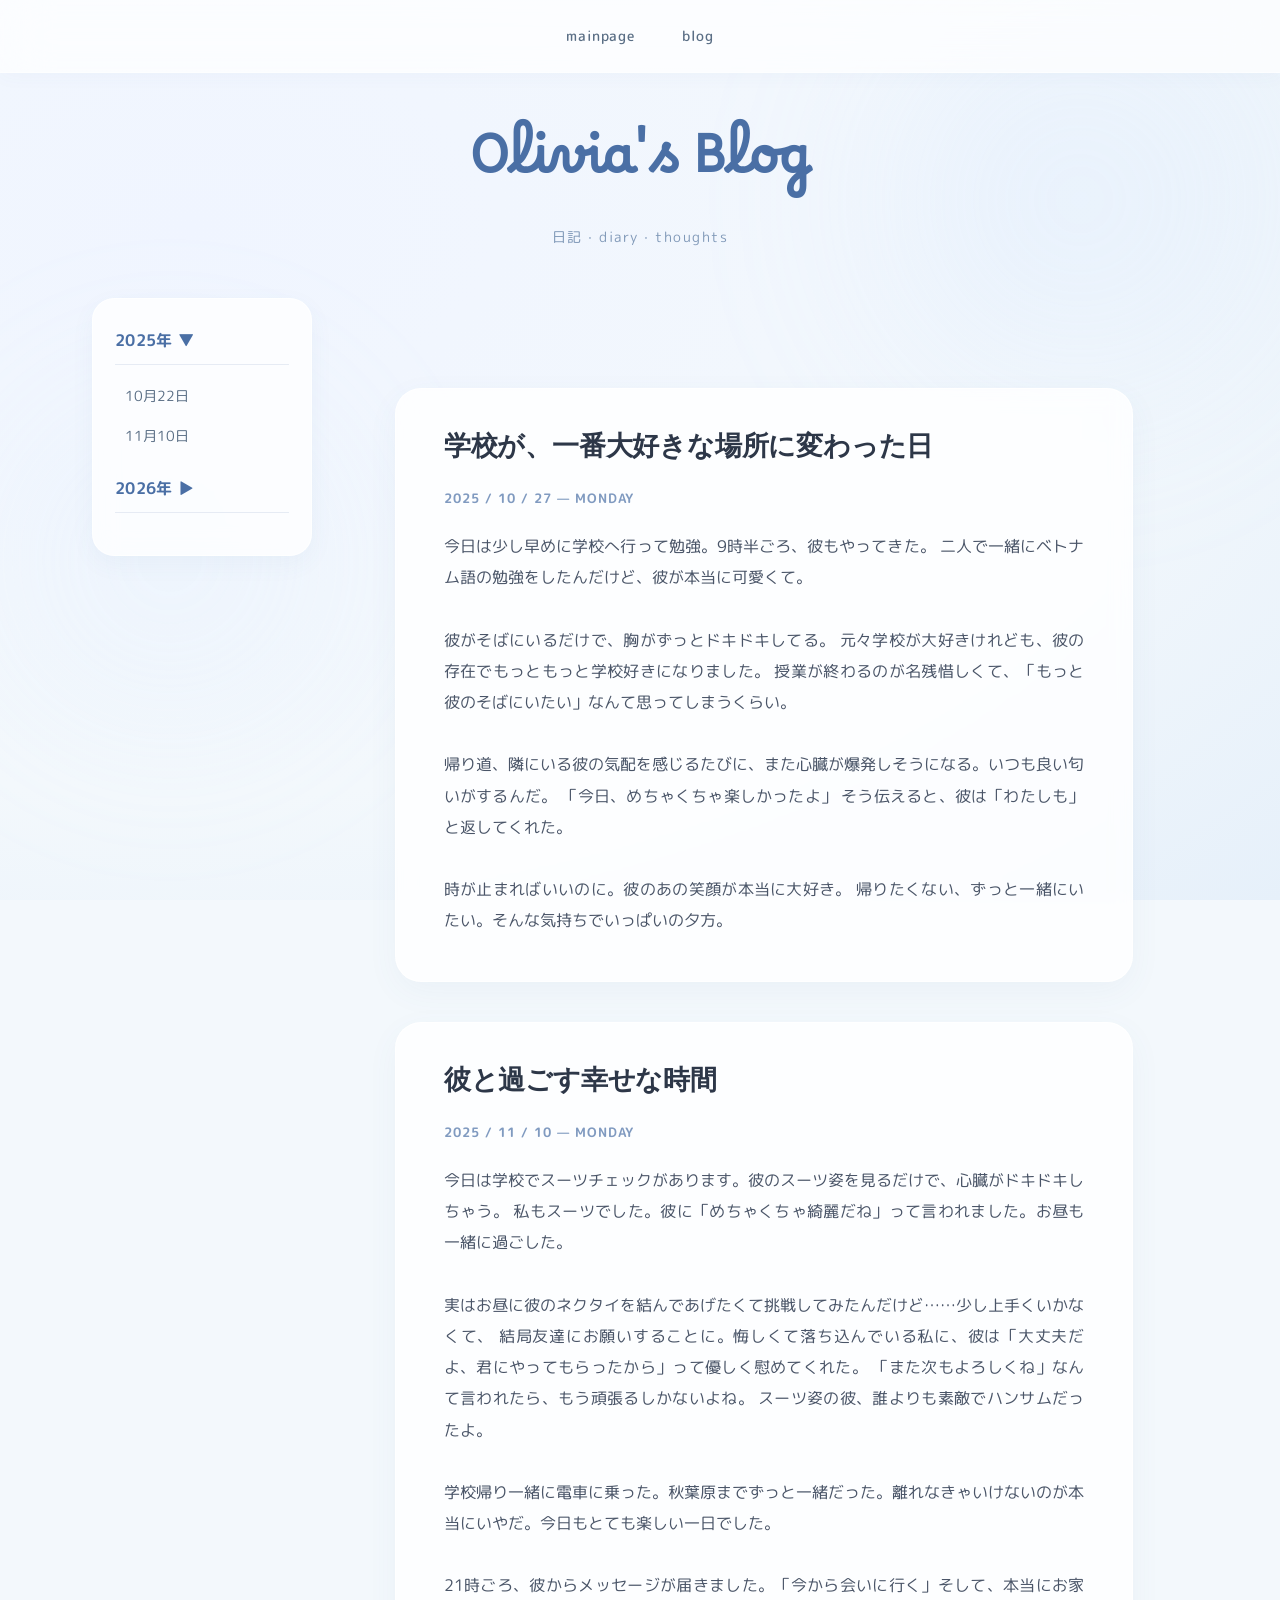
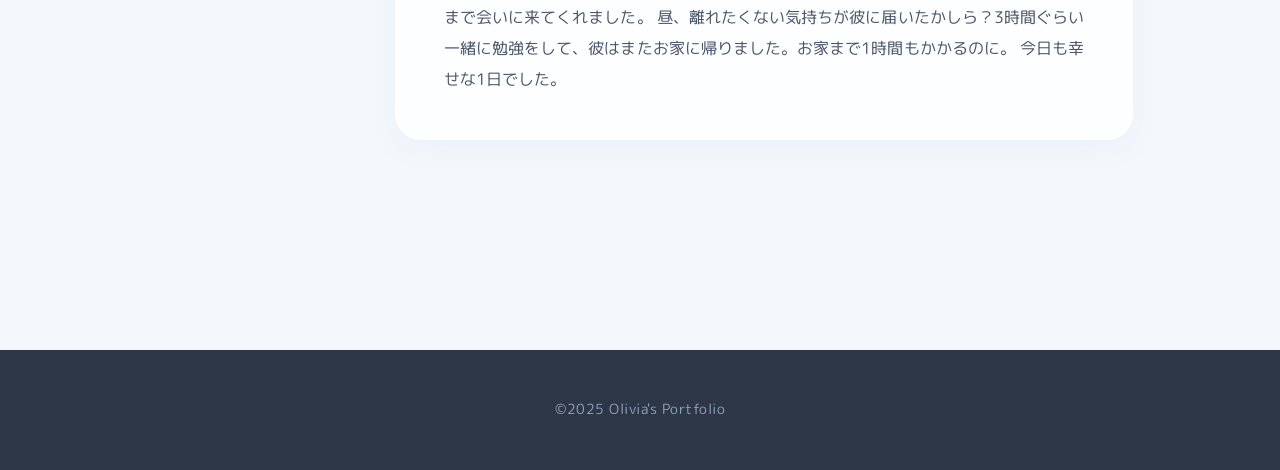
==== blog.html @ e1c67609 "Add files via upload" ====
<!DOCTYPE html>
<html lang="en">
<head>
    <meta charset="UTF-8">
    <meta name="viewport" content="width=device-width, initial-scale=1.0">
    <title>Olivia's Blog</title>
    <link rel="stylesheet" href="style.css">
</head>
<body class="page-blog">

    <div class="bg-container"></div>

    <nav id="mainNav">
        <div class="nav-container">
            <a href="index.html">mainpage</a>
            <a href="blog.html">blog</a>
        </div>
    </nav>

    <div class="blog-header">
        <h1>Olivia's Blog</h1>
        <p>日記 · diary · thoughts</p>
    </div>

    <main class="blog-layout">

        <aside class="blog-sidebar">
            <div class="directory-card reveal">
                <h3 class="directory-toggle">2025年 ▼</h3>
                <ul class="directory-list">
                    <li><a href="#post-1022">10月22日</a></li>
                    <li><a href="#post-1110">11月10日</a></li>
                </ul>

                <h3 class="directory-toggle" style="margin-top: 20px;">2026年 ▶</h3>
                <ul class="directory-list" style="display: none;">
                    <li><a href="#" onclick="return false;" style="color: #b0bec5; pointer-events: none; cursor: default;">coming soon...</a></li>
                </ul>
            </div>
        </aside>

        <section class="blog-container">

            <article class="blog-post reveal" id="post-1022">
                <div class="blog-content">
                    <h2>学校が、一番大好きな場所に変わった日</h2>
                    <span class="blog-date">2025 / 10 / 27 — Monday</span>
                    <p>
                        今日は少し早めに学校へ行って勉強。9時半ごろ、彼もやってきた。
                        二人で一緒にベトナム語の勉強をしたんだけど、彼が本当に可愛くて。
                        <br><br>
                        彼がそばにいるだけで、胸がずっとドキドキしてる。
                        元々学校が大好きけれども、彼の存在でもっともっと学校好きになりました。
                        授業が終わるのが名残惜しくて、「もっと彼のそばにいたい」なんて思ってしまうくらい。
                        <br><br>
                        帰り道、隣にいる彼の気配を感じるたびに、また心臓が爆発しそうになる。いつも良い匂いがするんだ。
                        「今日、めちゃくちゃ楽しかったよ」
                        そう伝えると、彼は「わたしも」と返してくれた。
                        <br><br>
                        時が止まればいいのに。彼のあの笑顔が本当に大好き。
                        帰りたくない、ずっと一緒にいたい。そんな気持ちでいっぱいの夕方。
                    </p>
                </div>
            </article>

            <article class="blog-post reveal reveal-delay-2" id="post-1110">
                <div class="blog-content">
                    <h2>彼と過ごす幸せな時間</h2>
                    <span class="blog-date">2025 / 11 / 10 — Monday</span>
                    <p>
                        今日は学校でスーツチェックがあります。彼のスーツ姿を見るだけで、心臓がドキドキしちゃう。
                        私もスーツでした。彼に「めちゃくちゃ綺麗だね」って言われました。お昼も一緒に過ごした。
                        <br><br>
                        実はお昼に彼のネクタイを結んであげたくて挑戦してみたんだけど……少し上手くいかなくて、
                        結局友達にお願いすることに。悔しくて落ち込んでいる私に、彼は「大丈夫だよ、君にやってもらったから」って優しく慰めてくれた。
                        「また次もよろしくね」なんて言われたら、もう頑張るしかないよね。
                        スーツ姿の彼、誰よりも素敵でハンサムだったよ。
                        <br><br>
                        学校帰り一緒に電車に乗った。秋葉原までずっと一緒だった。離れなきゃいけないのが本当にいやだ。今日もとても楽しい一日でした。
                        <br><br>
                        21時ごろ、彼からメッセージが届きました。「今から会いに行く」そして、本当にお家まで会いに来てくれました。
                        昼、離れたくない気持ちが彼に届いたかしら？3時間ぐらい一緒に勉強をして、彼はまたお家に帰りました。お家まで1時間もかかるのに。
                        今日も幸せな1日でした。
                    </p>
                </div>
            </article>

        </section>

    </main>

    <footer>
        <p>©2025 Olivia's Portfolio</p>
    </footer>

    <script>
        /* ── Navbar shrink on scroll ── */
        const nav = document.getElementById('mainNav');
        window.addEventListener('scroll', () => {
            nav.classList.toggle('scrolled', window.scrollY > 40);
        }, { passive: true });

        /* ── Scroll reveal ── */
        const observer = new IntersectionObserver((entries) => {
            entries.forEach(e => {
                if (e.isIntersecting) {
                    e.target.classList.add('revealed');
                    observer.unobserve(e.target);
                }
            });
        }, { threshold: 0.1, rootMargin: '0px 0px -30px 0px' });

        document.querySelectorAll('.reveal').forEach(el => observer.observe(el));

        /* ── Sidebar year toggles ── */
        document.querySelectorAll('.directory-toggle').forEach(toggle => {
            toggle.addEventListener('click', function () {
                const list = this.nextElementSibling;
                const isOpen = list.style.display !== 'none';
                list.style.display = isOpen ? 'none' : 'flex';
                this.textContent = this.textContent
                    .replace(isOpen ? '▼' : '▶', isOpen ? '▶' : '▼');
            });
        });
    </script>

</body>
</html>
---- style.css ----
/* ============================================
   OLIVIA'S PORTFOLIO — UNIFIED STYLESHEET
   Scope: .page-portfolio (index) | .page-blog (blog)
   ============================================ */

@import url('https://fonts.googleapis.com/css2?family=Borel&family=M+PLUS+Rounded+1c:wght@400;500;700&display=swap');

/* ============================================
   RESET & BASE
   ============================================ */

*, *::before, *::after {
    box-sizing: border-box;
    margin: 0;
    padding: 0;
}

html {
    scroll-behavior: smooth;
}

body {
    font-family: 'M PLUS Rounded 1c', sans-serif;
    color: #4a5568;
    background-color: #f3f8fc;
    line-height: 1.7;
    overflow-x: hidden;
}

body.popup-active {
    overflow: hidden;
}

/* ============================================
   FIXED BACKGROUND
   ============================================ */

.bg-container {
    position: fixed;
    top: 0;
    left: 0;
    width: 100%;
    height: 100%;
    z-index: -2;
    background: radial-gradient(ellipse at 15% 25%, rgba(240, 245, 255, 1) 0%, rgba(243, 248, 252, 1) 60%, rgba(230, 240, 250, 1) 100%);
}

/* Subtle ambient orbs */
.bg-container::before,
.bg-container::after {
    content: '';
    position: absolute;
    border-radius: 50%;
    filter: blur(80px);
    opacity: 0.35;
    pointer-events: none;
}

.bg-container::before {
    width: 600px;
    height: 600px;
    background: radial-gradient(circle, rgba(180, 210, 255, 0.6), transparent 70%);
    top: -100px;
    right: -100px;
    animation: drift 18s ease-in-out infinite alternate;
}

.bg-container::after {
    width: 500px;
    height: 500px;
    background: radial-gradient(circle, rgba(210, 230, 255, 0.5), transparent 70%);
    bottom: 10%;
    left: -80px;
    animation: drift 22s ease-in-out infinite alternate-reverse;
}

@keyframes drift {
    from { transform: translate(0, 0) scale(1); }
    to   { transform: translate(30px, 20px) scale(1.05); }
}

/* ============================================
   NAVIGATION
   ============================================ */

nav {
    position: fixed;
    top: 0;
    left: 0;
    width: 100%;
    z-index: 999;
    padding: 18px 0;
    background: rgba(255, 255, 255, 0.72);
    backdrop-filter: blur(24px);
    -webkit-backdrop-filter: blur(24px);
    border-bottom: 1px solid rgba(255, 255, 255, 0.45);
    box-shadow: 0 2px 20px rgba(74, 111, 165, 0.04);
    transition: padding 0.3s ease, box-shadow 0.3s ease;
}

nav.scrolled {
    padding: 12px 0;
    box-shadow: 0 4px 30px rgba(74, 111, 165, 0.08);
}

.nav-container {
    max-width: 1000px;
    margin: 0 auto;
    display: flex;
    justify-content: center;
    gap: 44px;
    padding: 0 20px;
}

nav a {
    text-decoration: none;
    color: #5a6e85;
    font-family: 'M PLUS Rounded 1c', sans-serif;
    font-weight: 500;
    font-size: 0.9rem;
    letter-spacing: 0.6px;
    text-transform: lowercase;
    position: relative;
    padding: 6px 2px;
    transition: color 0.25s ease;
}

nav a::after {
    content: '';
    position: absolute;
    bottom: 0;
    left: 0;
    width: 100%;
    height: 1.5px;
    background: #4a6fa5;
    transform: scaleX(0);
    transform-origin: right center;
    transition: transform 0.3s cubic-bezier(0.4, 0, 0.2, 1);
    border-radius: 2px;
}

nav a:hover {
    color: #4a6fa5;
}

nav a:hover::after {
    transform: scaleX(1);
    transform-origin: left center;
}

/* ============================================
   SCROLL REVEAL SYSTEM
   ============================================ */

.reveal {
    opacity: 0;
    transform: translateY(28px);
    transition: opacity 0.65s cubic-bezier(0.22, 1, 0.36, 1),
                transform 0.65s cubic-bezier(0.22, 1, 0.36, 1);
}

.reveal.revealed {
    opacity: 1;
    transform: translateY(0);
}

.reveal-delay-1 { transition-delay: 0.08s; }
.reveal-delay-2 { transition-delay: 0.16s; }
.reveal-delay-3 { transition-delay: 0.24s; }
.reveal-delay-4 { transition-delay: 0.32s; }
.reveal-delay-5 { transition-delay: 0.40s; }

/* ============================================
   SECTION SHARED
   ============================================ */

section {
    padding: 90px 5%;
    width: 100%;
}

.section-title {
    font-family: 'Borel', sans-serif;
    font-size: 2.4rem;
    color: #4a6fa5;
    margin-bottom: 56px;
    text-align: center;
    display: block;
    letter-spacing: -0.3px;
}

.section-title::after {
    content: '';
    display: block;
    width: 40px;
    height: 2px;
    background: linear-gradient(90deg, #4a6fa5, #8ab4d8);
    margin: 14px auto 0;
    border-radius: 2px;
}

/* ============================================
   PAGE-PORTFOLIO — HEADER
   ============================================ */

.page-portfolio header {
    width: 100%;
    padding-top: 160px;
    padding-bottom: 30px;
    text-align: center;
    position: relative;
    overflow: hidden;
}

.page-portfolio header h1 {
    font-family: 'Borel', sans-serif;
    font-size: clamp(2.6rem, 6vw, 4rem);
    color: #4a6fa5;
    letter-spacing: -0.5px;
    opacity: 0;
    transform: translateY(20px);
    animation: heroIn 0.9s cubic-bezier(0.22, 1, 0.36, 1) 0.2s forwards;
}

@keyframes heroIn {
    to { opacity: 1; transform: translateY(0); }
}

.page-portfolio header .subtitle {
    font-family: 'M PLUS Rounded 1c', sans-serif;
    font-size: 0.95rem;
    color: #8099b8;
    letter-spacing: 2px;
    text-transform: lowercase;
    margin-top: 10px;
    opacity: 0;
    animation: heroIn 0.9s cubic-bezier(0.22, 1, 0.36, 1) 0.4s forwards;
}

/* ============================================
   PAGE-PORTFOLIO — PROFILE
   ============================================ */

.page-portfolio .profile-intro {
    background: linear-gradient(180deg, rgba(255,255,255,0) 0%, rgba(238,245,255,0.6) 100%);
}

.profile-container {
    display: flex;
    justify-content: center;
    align-items: center;
    gap: 56px;
    max-width: 920px;
    margin: 0 auto;
    flex-wrap: wrap;
}

.profile-pic img {
    width: 210px;
    height: 210px;
    border-radius: 36px;
    box-shadow: 0 16px 40px rgba(74, 111, 165, 0.14);
    object-fit: cover;
    border: 5px solid #ffffff;
    transition: transform 0.45s cubic-bezier(0.175, 0.885, 0.32, 1.275),
                box-shadow 0.45s ease;
    display: block;
}

.profile-pic img:hover {
    transform: rotate(2.5deg) scale(1.03);
    box-shadow: 0 24px 50px rgba(74, 111, 165, 0.2);
}

.profile-text {
    text-align: left;
    max-width: 520px;
}

.profile-text h2 {
    font-family: 'M PLUS Rounded 1c', sans-serif;
    font-weight: 700;
    color: #2d3748;
    font-size: 1.9rem;
    margin-bottom: 18px;
    letter-spacing: -0.3px;
}

.profile-text p {
    font-family: 'M PLUS Rounded 1c', sans-serif;
    font-size: 1rem;
    color: #64748b;
    line-height: 1.85;
    margin-bottom: 14px;
}

/* ============================================
   PAGE-PORTFOLIO — SKILLS
   ============================================ */

.page-portfolio .section-skills {
    background: rgba(255, 255, 255, 0.35);
}

.skills-grid {
    display: grid;
    grid-template-columns: repeat(2, 320px);
    justify-content: center;
    max-width: 840px;
    margin: 0 auto;
    column-gap: 48px;
    row-gap: 18px;
}

.skill-item {
    display: flex;
    justify-content: space-between;
    align-items: center;
    background: rgba(255, 255, 255, 0.65);
    padding: 14px 22px;
    border-radius: 18px;
    border: 1px solid rgba(255, 255, 255, 0.6);
    box-shadow: 0 2px 12px rgba(74, 111, 165, 0.03);
    transition: transform 0.3s ease,
                background 0.3s ease,
                box-shadow 0.3s ease;
    cursor: default;
}

.skill-item:hover {
    transform: translateY(-3px);
    background: #ffffff;
    box-shadow: 0 8px 28px rgba(74, 111, 165, 0.08);
}

.skill-name {
    font-family: 'M PLUS Rounded 1c', sans-serif;
    font-weight: 500;
    text-transform: lowercase;
    flex-grow: 1;
    color: #4a5568;
    font-size: 0.98rem;
    text-align: left;
}

.star-rating {
    display: flex;
    gap: 3px;
    align-items: center;
}

.star-rating img {
    height: 1.05em;
    width: auto;
    object-fit: contain;
}

/* ============================================
   PAGE-PORTFOLIO — CREATIONS
   ============================================ */

.page-portfolio .section-creations {
    background: linear-gradient(180deg, rgba(255,255,255,0.05) 0%, rgba(252,245,242,0.7) 100%);
}

.works-grid {
    display: grid;
    grid-template-columns: repeat(3, 1fr);
    gap: 28px;
    max-width: 880px;
    margin: 0 auto;
}

.work-card {
    display: flex;
    flex-direction: column;
    align-items: center;
    background: #ffffff;
    padding: 22px 22px 20px;
    border-radius: 26px;
    box-shadow: 0 6px 24px rgba(0, 0, 0, 0.03);
    border: 1px solid rgba(255, 255, 255, 0.9);
    transition: transform 0.4s cubic-bezier(0.165, 0.84, 0.44, 1),
                box-shadow 0.4s cubic-bezier(0.165, 0.84, 0.44, 1);
    cursor: pointer;
    overflow: hidden;
}

.work-card:hover {
    transform: translateY(-10px);
    box-shadow: 0 22px 48px rgba(74, 111, 165, 0.12);
}

.work-img-wrapper {
    width: 100%;
    height: 155px;
    display: flex;
    align-items: center;
    justify-content: center;
    background: #ffffff;
    border-radius: 18px;
    overflow: hidden;
    padding: 8px;
}

.work-card img {
    max-width: 100%;
    max-height: 100%;
    object-fit: contain;
    transition: transform 0.4s cubic-bezier(0.165, 0.84, 0.44, 1);
}

.work-card:hover img {
    transform: scale(1.07);
}

.work-card p {
    margin-top: 16px;
    font-family: 'M PLUS Rounded 1c', sans-serif;
    font-size: 0.95rem;
    font-weight: 700;
    color: #4a6fa5;
    text-transform: lowercase;
    letter-spacing: 0.3px;
}

/* ============================================
   PAGE-PORTFOLIO — CONTACT
   ============================================ */

.page-portfolio .section-contact {
    background: linear-gradient(180deg, rgba(255,255,255,0.1) 0%, rgba(228,240,248,0.75) 100%);
    padding-bottom: 130px;
}

.contact-form {
    max-width: 460px;
    margin: 0 auto;
    background: rgba(255, 255, 255, 0.78);
    backdrop-filter: blur(14px);
    -webkit-backdrop-filter: blur(14px);
    padding: 44px 42px;
    border-radius: 30px;
    border: 1px solid rgba(255, 255, 255, 0.65);
    box-shadow: 0 16px 40px rgba(74, 111, 165, 0.06);
}

.form-group {
    display: flex;
    flex-direction: column;
    margin-bottom: 22px;
    text-align: left;
}

.form-group label {
    font-family: 'M PLUS Rounded 1c', sans-serif;
    font-size: 0.88rem;
    color: #5a6e85;
    margin-bottom: 8px;
    font-weight: 700;
    letter-spacing: 0.4px;
    padding-left: 2px;
}

input, textarea {
    border: 1.5px solid rgba(74, 111, 165, 0.1);
    border-radius: 14px;
    padding: 13px 17px;
    background: rgba(255, 254, 248, 0.7);
    color: #2d3748;
    font-family: 'M PLUS Rounded 1c', sans-serif;
    font-size: 0.92rem;
    width: 100%;
    transition: border-color 0.25s ease,
                box-shadow 0.25s ease,
                background 0.25s ease;
}

input::placeholder, textarea::placeholder {
    color: #b0bec5;
}

input:focus, textarea:focus {
    outline: none;
    background: #ffffff;
    border-color: #4a6fa5;
    box-shadow: 0 0 0 3px rgba(74, 111, 165, 0.1);
}

textarea {
    resize: vertical;
    min-height: 110px;
}

.submit-btn {
    width: 100%;
    padding: 14px;
    border: none;
    border-radius: 14px;
    background: linear-gradient(135deg, #4a6fa5 0%, #3b5b88 100%);
    color: #ffffff;
    font-family: 'M PLUS Rounded 1c', sans-serif;
    font-weight: 700;
    font-size: 0.95rem;
    cursor: pointer;
    transition: transform 0.2s ease, box-shadow 0.2s ease;
    box-shadow: 0 8px 22px rgba(74, 111, 165, 0.28);
    margin-top: 8px;
    letter-spacing: 0.3px;
}

.submit-btn:hover {
    transform: translateY(-2px);
    box-shadow: 0 14px 30px rgba(74, 111, 165, 0.36);
}

.submit-btn:active {
    transform: translateY(0);
    box-shadow: 0 6px 16px rgba(74, 111, 165, 0.22);
}

/* ============================================
   FOOTER
   ============================================ */

footer {
    padding: 48px 0;
    background: #2d3748;
    color: #8fa3bb;
    font-size: 0.88rem;
    font-family: 'M PLUS Rounded 1c', sans-serif;
    text-align: center;
    letter-spacing: 0.5px;
}

footer p { margin: 0; }

/* ============================================
   POPUP
   ============================================ */

.popup-overlay {
    position: fixed;
    top: 0; left: 0;
    width: 100vw; height: 100vh;
    background: rgba(15, 23, 42, 0.55);
    backdrop-filter: blur(14px);
    -webkit-backdrop-filter: blur(14px);
    display: none;
    justify-content: center;
    align-items: center;
    z-index: 10000;
}

.popup-wrapper {
    position: relative;
    max-width: 620px;
    width: 90%;
}

.popup-content {
    background: #ffffff;
    padding: 38px;
    border-radius: 32px;
    max-height: 85vh;
    overflow-y: auto;
    display: flex;
    flex-direction: column;
    align-items: center;
    gap: 24px;
    box-shadow: 0 32px 64px -12px rgba(0, 0, 0, 0.22);
    animation: popIn 0.38s cubic-bezier(0.16, 1, 0.3, 1);
}

@keyframes popIn {
    from { opacity: 0; transform: scale(0.94) translateY(18px); }
    to   { opacity: 1; transform: scale(1) translateY(0); }
}

.popup-content img {
    max-width: 100%;
    height: auto;
    max-height: 38vh;
    object-fit: contain;
    border-radius: 20px;
    box-shadow: 0 6px 20px rgba(0,0,0,0.04);
    cursor: zoom-in;
    transition: transform 0.2s ease, box-shadow 0.2s ease;
}

.popup-content img:hover {
    transform: scale(1.02);
    box-shadow: 0 10px 30px rgba(0,0,0,0.08);
}

.close-btn {
    position: absolute;
    top: -52px;
    right: 4px;
    font-size: 2.6rem;
    cursor: pointer;
    color: rgba(255,255,255,0.85);
    transition: transform 0.2s ease, color 0.2s ease;
    line-height: 1;
    user-select: none;
}

.close-btn:hover {
    color: #ff8080;
    transform: rotate(90deg) scale(1.1);
}

.popup-text {
    text-align: left;
    width: 100%;
    font-size: 0.98rem;
    color: #4a5568;
    font-family: 'M PLUS Rounded 1c', sans-serif;
}

.popup-text p {
    margin: 10px 0;
    line-height: 1.6;
}

.popup-text strong {
    color: #4a6fa5;
    font-weight: 700;
}

.popup-text .desc {
    margin-top: 18px;
    padding-top: 14px;
    border-top: 1px dashed rgba(74, 111, 165, 0.18);
    color: #64748b;
    font-size: 0.94rem;
}

/* ============================================
   PAGE-BLOG — LAYOUT
   ============================================ */

.page-blog .blog-header {
    padding-top: 130px;
    padding-bottom: 48px;
    text-align: center;
}

.page-blog .blog-header h1 {
    font-family: 'Borel', sans-serif;
    font-size: clamp(2.2rem, 5vw, 3.2rem);
    color: #4a6fa5;
    opacity: 0;
    animation: heroIn 0.9s cubic-bezier(0.22, 1, 0.36, 1) 0.2s forwards;
}

.page-blog .blog-header p {
    font-size: 0.9rem;
    color: #8099b8;
    letter-spacing: 1.5px;
    text-transform: lowercase;
    margin-top: 8px;
    opacity: 0;
    animation: heroIn 0.9s cubic-bezier(0.22, 1, 0.36, 1) 0.35s forwards;
}

.blog-layout {
    display: flex;
    max-width: 1160px;
    margin: 0 auto 120px;
    padding: 0 32px;
    gap: 28px;
    align-items: flex-start;
}

/* Sidebar */
.blog-sidebar {
    flex: 0 0 220px;
    position: sticky;
    top: 90px;
}

.directory-card {
    background: rgba(255, 255, 255, 0.78);
    backdrop-filter: blur(12px);
    -webkit-backdrop-filter: blur(12px);
    border-radius: 22px;
    padding: 28px 22px;
    text-align: left;
    border: 1px solid rgba(255, 255, 255, 0.7);
    box-shadow: 0 8px 24px rgba(74, 111, 165, 0.05);
}

.directory-toggle {
    color: #4a6fa5;
    font-family: 'M PLUS Rounded 1c', sans-serif;
    font-weight: 700;
    font-size: 1rem;
    margin: 0 0 14px;
    cursor: pointer;
    user-select: none;
    letter-spacing: 0.3px;
    padding-bottom: 10px;
    border-bottom: 1.5px solid rgba(74, 111, 165, 0.12);
    transition: color 0.2s ease;
}

.directory-toggle + .directory-toggle {
    margin-top: 18px;
}

.directory-toggle:hover {
    color: #3b5b88;
}

.directory-list {
    list-style: none;
    padding: 0;
    margin: 0 0 4px;
    display: flex;
    flex-direction: column;
    gap: 4px;
}

.directory-list li a {
    text-decoration: none;
    color: #5a6e85;
    font-size: 0.88rem;
    display: block;
    padding: 6px 10px;
    border-radius: 8px;
    transition: all 0.2s ease;
    font-family: 'M PLUS Rounded 1c', sans-serif;
}

.directory-list li a:hover {
    color: #4a6fa5;
    background: rgba(74, 111, 165, 0.06);
    padding-left: 15px;
}

/* Blog posts */
.blog-container {
    flex: 1;
    display: flex;
    flex-direction: column;
    gap: 40px;
    min-width: 0;
}

.blog-post {
    background: rgba(255, 255, 255, 0.82);
    backdrop-filter: blur(10px);
    -webkit-backdrop-filter: blur(10px);
    border-radius: 26px;
    padding: 44px 48px;
    border: 1px solid rgba(255, 255, 255, 0.75);
    box-shadow: 0 10px 32px rgba(74, 111, 165, 0.05);
    transition: transform 0.35s cubic-bezier(0.22, 1, 0.36, 1),
                box-shadow 0.35s ease;
}

.blog-post:hover {
    transform: translateY(-5px);
    box-shadow: 0 20px 48px rgba(74, 111, 165, 0.09);
}

.blog-content h2 {
    font-family: 'Borel', sans-serif;
    color: #2d3748;
    font-size: 1.7rem;
    margin-bottom: 8px;
    letter-spacing: -0.2px;
}

.blog-date {
    font-size: 0.82rem;
    color: #4a6fa5;
    margin-bottom: 22px;
    font-weight: 700;
    letter-spacing: 1px;
    text-transform: uppercase;
    display: block;
    opacity: 0.7;
}

.blog-content p {
    font-size: 1rem;
    line-height: 1.95;
    color: #4a5568;
    text-align: justify;
}

/* ============================================
   RESPONSIVE
   ============================================ */

@media (max-width: 900px) {
    .skills-grid {
        grid-template-columns: 1fr;
        max-width: 460px;
    }
    .works-grid {
        grid-template-columns: repeat(2, 1fr);
    }
}

@media (max-width: 768px) {
    .page-portfolio header h1 {
        font-size: 2.6rem;
    }
    .profile-container {
        flex-direction: column;
        text-align: center;
        gap: 28px;
    }
    .profile-text {
        text-align: center;
    }
    .works-grid {
        grid-template-columns: 1fr;
        max-width: 340px;
    }
    .contact-form {
        padding: 28px 22px;
    }
    .blog-layout {
        flex-direction: column;
        padding: 0 20px;
    }
    .blog-sidebar {
        position: static;
        flex: none;
        width: 100%;
    }
    .blog-post {
        padding: 30px 24px;
    }
    section {
        padding: 70px 5%;
    }
}

@media (prefers-reduced-motion: reduce) {
    .reveal,
    .bg-container::before,
    .bg-container::after {
        animation: none;
        opacity: 1;
        transform: none;
        transition: none;
    }
}
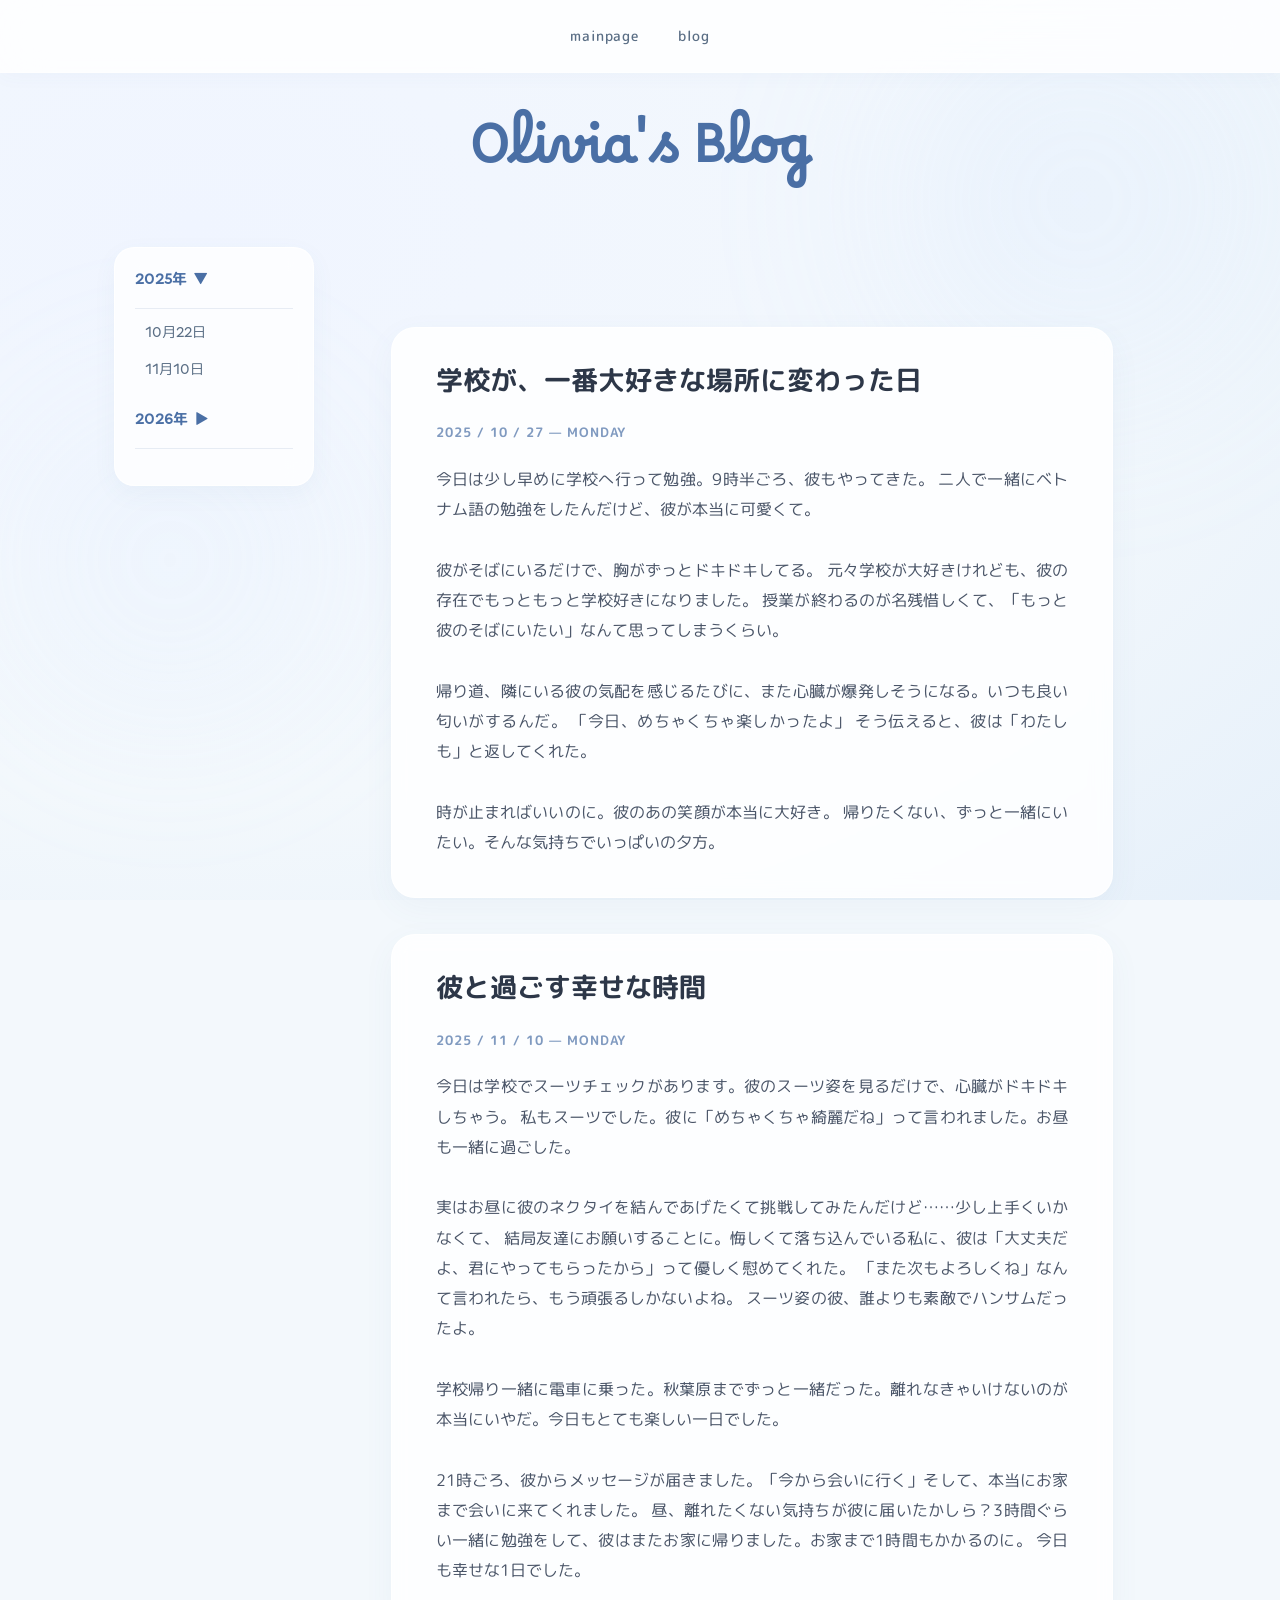
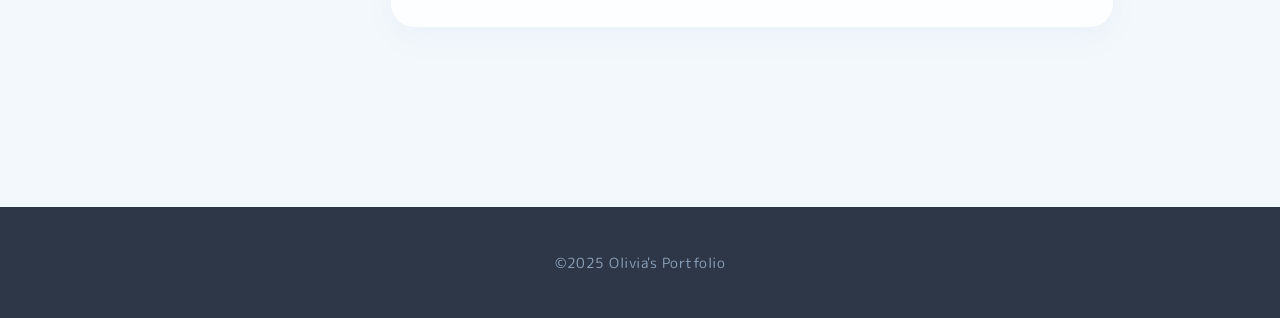
==== commit 85be808f: "Update blog.html" ====
--- a/blog.html
+++ b/blog.html
@@ -19,7 +19,6 @@
 
     <div class="blog-header">
         <h1>Olivia's Blog</h1>
-        <p>日記 · diary · thoughts</p>
     </div>
 
     <main class="blog-layout">
@@ -44,7 +43,7 @@
             <article class="blog-post reveal" id="post-1022">
                 <div class="blog-content">
                     <h2>学校が、一番大好きな場所に変わった日</h2>
-                    <span class="blog-date">2025 / 10 / 27 — Monday</span>
+                    <span class="blog-date">2025 / 10 / 27 — monday</span>
                     <p>
                         今日は少し早めに学校へ行って勉強。9時半ごろ、彼もやってきた。
                         二人で一緒にベトナム語の勉強をしたんだけど、彼が本当に可愛くて。
@@ -66,7 +65,7 @@
             <article class="blog-post reveal reveal-delay-2" id="post-1110">
                 <div class="blog-content">
                     <h2>彼と過ごす幸せな時間</h2>
-                    <span class="blog-date">2025 / 11 / 10 — Monday</span>
+                    <span class="blog-date">2025 / 11 / 10 — monday</span>
                     <p>
                         今日は学校でスーツチェックがあります。彼のスーツ姿を見るだけで、心臓がドキドキしちゃう。
                         私もスーツでした。彼に「めちゃくちゃ綺麗だね」って言われました。お昼も一緒に過ごした。
@@ -100,12 +99,18 @@
             nav.classList.toggle('scrolled', window.scrollY > 40);
         }, { passive: true });
 
-        /* ── Scroll reveal ── */
+        /* ── Scroll reveal — in AND out ── */
         const observer = new IntersectionObserver((entries) => {
             entries.forEach(e => {
                 if (e.isIntersecting) {
                     e.target.classList.add('revealed');
-                    observer.unobserve(e.target);
+                    e.target.classList.remove('unrevealed');
+                } else {
+                    /* Only fade out if already revealed (not on first load) */
+                    if (e.target.classList.contains('revealed')) {
+                        e.target.classList.remove('revealed');
+                        e.target.classList.add('unrevealed');
+                    }
                 }
             });
         }, { threshold: 0.1, rootMargin: '0px 0px -30px 0px' });
--- a/style.css
+++ b/style.css
@@ -1,853 +1,997 @@
-/* ============================================
-   OLIVIA'S PORTFOLIO — UNIFIED STYLESHEET
-   Scope: .page-portfolio (index) | .page-blog (blog)
-   ============================================ */
-
 @import url('https://fonts.googleapis.com/css2?family=Borel&family=M+PLUS+Rounded+1c:wght@400;500;700&display=swap');
 
-/* ============================================
-   RESET & BASE
-   ============================================ */
-
 *, *::before, *::after {
-    box-sizing: border-box;
-    margin: 0;
-    padding: 0;
+  box-sizing: border-box;
+  margin: 0;
+  padding: 0;
 }
 
 html {
-    scroll-behavior: smooth;
+  scroll-behavior: smooth;
 }
 
 body {
-    font-family: 'M PLUS Rounded 1c', sans-serif;
-    color: #4a5568;
-    background-color: #f3f8fc;
-    line-height: 1.7;
-    overflow-x: hidden;
+  font-family: 'M PLUS Rounded 1c', sans-serif;
+  color: #4a5568;
+  background-color: #f3f8fc;
+  line-height: 1.7;
+  overflow-x: hidden;
 }
 
 body.popup-active {
-    overflow: hidden;
-}
-
-/* ============================================
-   FIXED BACKGROUND
-   ============================================ */
+  overflow: hidden;
+}
 
 .bg-container {
-    position: fixed;
-    top: 0;
+  position: fixed;
+  top: 0;
+  left: 0;
+  width: 100%;
+  height: 100%;
+  z-index: -2;
+  background: radial-gradient(ellipse at 15% 25%, rgba(240,245,255,1) 0%, rgba(243,248,252,1) 60%, rgba(230,240,250,1) 100%);
+}
+
+.bg-container::before, .bg-container::after {
+  content: '';
+  position: absolute;
+  border-radius: 50%;
+  filter: blur(80px);
+  opacity: 0.3;
+  pointer-events: none;
+}
+
+.bg-container::before {
+  width: 600px;
+  height: 600px;
+  background: radial-gradient(circle, rgba(180,210,255,0.6), transparent 70%);
+  top: -100px;
+  right: -100px;
+  animation: drift 18s ease-in-out infinite alternate;
+}
+
+.bg-container::after {
+  width: 500px;
+  height: 500px;
+  background: radial-gradient(circle, rgba(210,230,255,0.5), transparent 70%);
+  bottom: 10%;
+  left: -80px;
+  animation: drift 22s ease-in-out infinite alternate-reverse;
+}
+
+@keyframes drift {
+  from { transform: translate(0,0) scale(1); }
+  to   { transform: translate(30px,20px) scale(1.05); }
+}
+
+nav {
+  position: fixed;
+  top: 0;
+  left: 0;
+  width: 100%;
+  z-index: 999;
+  padding: 18px 0;
+  background: rgba(255,255,255,0.82);
+  backdrop-filter: blur(24px);
+  -webkit-backdrop-filter: blur(24px);
+  border-bottom: 1px solid rgba(255,255,255,0.45);
+  box-shadow: 0 2px 20px rgba(74,111,165,0.04);
+  transition: padding 0.3s ease, box-shadow 0.3s ease;
+}
+
+nav.scrolled {
+  padding: 12px 0;
+  box-shadow: 0 4px 30px rgba(74,111,165,0.08);
+}
+
+.nav-container {
+  max-width: 1000px;
+  margin: 0 auto;
+  display: flex;
+  justify-content: center;
+  gap: 36px;
+  padding: 0 24px;
+}
+
+nav a {
+  text-decoration: none;
+  color: #5a6e85;
+  font-family: 'M PLUS Rounded 1c', sans-serif;
+  font-weight: 500;
+  font-size: 0.9rem;
+  letter-spacing: 0.6px;
+  text-transform: lowercase;
+  position: relative;
+  padding: 6px 2px;
+  transition: color 0.25s ease;
+}
+
+nav a::after {
+  content: '';
+  position: absolute;
+  bottom: 0;
+  left: 0;
+  width: 100%;
+  height: 1.5px;
+  background: #4a6fa5;
+  transform: scaleX(0);
+  transform-origin: right center;
+  transition: transform 0.3s cubic-bezier(0.4,0,0.2,1);
+  border-radius: 2px;
+}
+
+nav a:hover {
+  color: #4a6fa5;
+}
+
+nav a:hover::after {
+  transform: scaleX(1);
+  transform-origin: left center;
+}
+
+.nav-toggle {
+  display: none;
+  position: fixed;
+  top: 14px;
+  right: 18px;
+  z-index: 1000;
+  background: rgba(255,255,255,0.9);
+  border: none;
+  border-radius: 10px;
+  width: 42px;
+  height: 42px;
+  flex-direction: column;
+  justify-content: center;
+  align-items: center;
+  gap: 5px;
+  cursor: pointer;
+  box-shadow: 0 2px 12px rgba(74,111,165,0.1);
+  padding: 0;
+}
+
+.nav-toggle span {
+  display: block;
+  width: 20px;
+  height: 2px;
+  background: #4a6fa5;
+  border-radius: 2px;
+  transition: transform 0.25s ease, opacity 0.25s ease;
+}
+
+.nav-toggle.is-open span:nth-child(1) {
+  transform: translateY(7px) rotate(45deg);
+}
+
+.nav-toggle.is-open span:nth-child(2) {
+  opacity: 0;
+}
+
+.nav-toggle.is-open span:nth-child(3) {
+  transform: translateY(-7px) rotate(-45deg);
+}
+
+.reveal {
+  opacity: 0;
+  transform: translateY(24px);
+  transition: opacity 0.6s cubic-bezier(0.22,1,0.36,1), transform 0.6s cubic-bezier(0.22,1,0.36,1);
+}
+
+.reveal.revealed {
+  opacity: 1;
+  transform: translateY(0);
+}
+
+.reveal-delay-1 {
+  transition-delay: 0.08s;
+}
+
+.reveal-delay-2 {
+  transition-delay: 0.16s;
+}
+
+.reveal-delay-3 {
+  transition-delay: 0.24s;
+}
+
+section {
+  padding: 80px 5%;
+  width: 100%;
+}
+
+.section-title {
+  font-family: 'Borel', sans-serif;
+  font-size: clamp(1.9rem, 5vw, 2.4rem);
+  color: #4a6fa5;
+  margin-bottom: 50px;
+  text-align: center;
+  display: block;
+}
+
+.section-title::after {
+  content: '';
+  display: block;
+  width: 36px;
+  height: 2px;
+  background: linear-gradient(90deg, #4a6fa5, #8ab4d8);
+  margin: 12px auto 0;
+  border-radius: 2px;
+}
+
+.page-portfolio header {
+  width: 100%;
+  padding-top: 150px;
+  padding-bottom: 20px;
+  text-align: center;
+}
+
+.page-portfolio header h1 {
+  font-family: 'Borel', sans-serif;
+  font-size: clamp(2.2rem, 7vw, 3.8rem);
+  color: #4a6fa5;
+  letter-spacing: -0.5px;
+  opacity: 0;
+  transform: translateY(18px);
+  animation: heroIn 0.9s cubic-bezier(0.22,1,0.36,1) 0.2s forwards;
+}
+
+@keyframes heroIn {
+  to { opacity: 1; transform: translateY(0); }
+}
+
+.page-portfolio header .subtitle {
+  font-size: clamp(0.8rem, 2.5vw, 0.95rem);
+  color: #8099b8;
+  letter-spacing: 2px;
+  text-transform: lowercase;
+  margin-top: 10px;
+  opacity: 0;
+  animation: heroIn 0.9s cubic-bezier(0.22,1,0.36,1) 0.4s forwards;
+}
+
+.page-portfolio .profile-intro {
+  background: linear-gradient(180deg, rgba(255,255,255,0) 0%, rgba(238,245,255,0.6) 100%);
+}
+
+.profile-container {
+  display: flex;
+  justify-content: center;
+  align-items: center;
+  gap: 50px;
+  max-width: 880px;
+  margin: 0 auto;
+  flex-wrap: wrap;
+}
+
+.profile-pic img {
+  width: 200px;
+  height: 200px;
+  border-radius: 36px;
+  box-shadow: 0 16px 40px rgba(74,111,165,0.14);
+  object-fit: cover;
+  border: 5px solid #fff;
+  display: block;
+}
+
+.profile-text {
+  text-align: left;
+  max-width: 500px;
+}
+
+.profile-text h2 {
+  font-family: 'M PLUS Rounded 1c', sans-serif;
+  font-weight: 700;
+  color: #2d3748;
+  font-size: clamp(1.5rem, 4vw, 1.9rem);
+  margin-bottom: 16px;
+}
+
+.profile-text p {
+  font-size: 0.97rem;
+  color: #64748b;
+  line-height: 1.85;
+  margin-bottom: 12px;
+}
+
+.page-portfolio .section-skills {
+  background: rgba(255,255,255,0.35);
+}
+
+.skills-grid {
+  display: grid;
+  grid-template-columns: repeat(2, minmax(0, 300px));
+  justify-content: center;
+  max-width: 760px;
+  margin: 0 auto;
+  column-gap: 40px;
+  row-gap: 14px;
+}
+
+.skill-item {
+  display: flex;
+  justify-content: space-between;
+  align-items: center;
+  background: rgba(255,255,255,0.7);
+  padding: 13px 20px;
+  border-radius: 16px;
+  border: 1px solid rgba(255,255,255,0.65);
+  box-shadow: 0 2px 10px rgba(74,111,165,0.03);
+}
+
+.skill-name {
+  font-family: 'M PLUS Rounded 1c', sans-serif;
+  font-weight: 500;
+  text-transform: lowercase;
+  flex-grow: 1;
+  color: #4a5568;
+  font-size: 0.95rem;
+  text-align: left;
+}
+
+.star-rating {
+  display: flex;
+  gap: 3px;
+  align-items: center;
+}
+
+.star-rating img {
+  height: 1em;
+  width: auto;
+  object-fit: contain;
+}
+
+.page-portfolio .section-creations {
+  background: linear-gradient(180deg, rgba(255,255,255,0.05) 0%, rgba(252,245,242,0.6) 100%);
+}
+
+.creation-label {
+  font-family: 'M PLUS Rounded 1c', sans-serif;
+  font-size: 0.78rem;
+  font-weight: 700;
+  letter-spacing: 2.5px;
+  text-transform: uppercase;
+  color: #8099b8;
+  text-align: center;
+  margin-bottom: 28px;
+}
+
+.projects-grid {
+  display: grid;
+  grid-template-columns: repeat(2, 1fr);
+  gap: 24px;
+  max-width: 820px;
+  margin: 0 auto;
+}
+
+.project-card {
+  background: #fff;
+  border-radius: 22px;
+  overflow: hidden;
+  box-shadow: 0 6px 24px rgba(74,111,165,0.06);
+  border: 1px solid rgba(255,255,255,0.9);
+  transition: transform 0.35s cubic-bezier(0.165,0.84,0.44,1), box-shadow 0.35s ease;
+  display: flex;
+  flex-direction: column;
+}
+
+.project-card:hover {
+  transform: translateY(-6px);
+  box-shadow: 0 18px 40px rgba(74,111,165,0.12);
+}
+
+.project-preview {
+  width: 100%;
+  height: 180px;
+  background: linear-gradient(135deg, #e8f0fe, #dbeafe);
+  overflow: hidden;
+  position: relative;
+  display: flex;
+  align-items: center;
+  justify-content: center;
+}
+
+.project-preview img {
+  width: 100%;
+  height: 100%;
+  object-fit: cover;
+  display: block;
+}
+
+.project-preview-placeholder {
+  display: none;
+  width: 100%;
+  height: 100%;
+  align-items: center;
+  justify-content: center;
+  font-family: 'Borel', sans-serif;
+  font-size: 1.3rem;
+  color: #4a6fa5;
+  opacity: 0.6;
+  text-align: center;
+  padding: 20px;
+}
+
+.project-info {
+  padding: 22px 24px 24px;
+  display: flex;
+  flex-direction: column;
+  gap: 10px;
+  flex: 1;
+}
+
+.project-tags {
+  display: flex;
+  gap: 8px;
+  flex-wrap: wrap;
+}
+
+.tag {
+  font-family: 'M PLUS Rounded 1c', sans-serif;
+  font-size: 0.72rem;
+  font-weight: 700;
+  letter-spacing: 0.8px;
+  text-transform: uppercase;
+  color: #4a6fa5;
+  background: rgba(74,111,165,0.08);
+  padding: 3px 10px;
+  border-radius: 20px;
+}
+
+.project-info h3 {
+  font-family: 'M PLUS Rounded 1c', sans-serif;
+  font-weight: 700;
+  font-size: 1.1rem;
+  color: #2d3748;
+}
+
+.project-info p {
+  font-size: 0.88rem;
+  color: #64748b;
+  line-height: 1.7;
+  flex: 1;
+}
+
+.project-link {
+  display: inline-block;
+  font-family: 'M PLUS Rounded 1c', sans-serif;
+  font-size: 0.85rem;
+  font-weight: 700;
+  color: #4a6fa5;
+  text-decoration: none;
+  margin-top: 6px;
+  transition: gap 0.2s ease, opacity 0.2s ease;
+  letter-spacing: 0.3px;
+}
+
+.project-link:hover {
+  opacity: 0.7;
+}
+
+.works-grid {
+  display: grid;
+  grid-template-columns: repeat(5, 1fr);
+  gap: 20px;
+  max-width: 820px;
+  margin: 0 auto;
+}
+
+.work-card {
+  display: flex;
+  flex-direction: column;
+  align-items: center;
+  background: #fff;
+  padding: 16px 16px 14px;
+  border-radius: 22px;
+  box-shadow: 0 4px 18px rgba(0,0,0,0.03);
+  border: 1px solid rgba(255,255,255,0.9);
+  transition: transform 0.35s cubic-bezier(0.165,0.84,0.44,1), box-shadow 0.35s ease;
+  cursor: pointer;
+  overflow: hidden;
+}
+
+.work-card:hover {
+  transform: translateY(-8px);
+  box-shadow: 0 18px 40px rgba(74,111,165,0.11);
+}
+
+.work-img-wrapper {
+  width: 100%;
+  aspect-ratio: 1;
+  display: flex;
+  align-items: center;
+  justify-content: center;
+  background: #fff;
+  border-radius: 14px;
+  overflow: hidden;
+  padding: 6px;
+}
+
+.work-img-empty {
+  background: rgba(74,111,165,0.04);
+  border: 1.5px dashed rgba(74,111,165,0.2);
+}
+
+.empty-plus {
+  font-size: 1.8rem;
+  color: rgba(74,111,165,0.3);
+  line-height: 1;
+}
+
+.work-card img {
+  max-width: 100%;
+  max-height: 100%;
+  object-fit: contain;
+  transition: transform 0.35s cubic-bezier(0.165,0.84,0.44,1);
+}
+
+.work-card:hover img {
+  transform: scale(1.06);
+}
+
+.work-card p {
+  margin-top: 12px;
+  font-family: 'M PLUS Rounded 1c', sans-serif;
+  font-size: 0.82rem;
+  font-weight: 700;
+  color: #4a6fa5;
+  text-transform: lowercase;
+  text-align: center;
+}
+
+.empty-label {
+  color: rgba(74,111,165,0.4) !important;
+}
+
+.page-portfolio .section-contact {
+  background: linear-gradient(180deg, rgba(255,255,255,0.1) 0%, rgba(228,240,248,0.75) 100%);
+  padding-bottom: 120px;
+}
+
+.contact-form {
+  max-width: 440px;
+  margin: 0 auto;
+  background: rgba(255,255,255,0.8);
+  backdrop-filter: blur(14px);
+  -webkit-backdrop-filter: blur(14px);
+  padding: 40px 38px;
+  border-radius: 28px;
+  border: 1px solid rgba(255,255,255,0.65);
+  box-shadow: 0 16px 40px rgba(74,111,165,0.06);
+}
+
+.form-group {
+  display: flex;
+  flex-direction: column;
+  margin-bottom: 20px;
+  text-align: left;
+}
+
+.form-group label {
+  font-family: 'Borel', 'M PLUS Rounded 1c', sans-serif;
+  font-size: 0.85rem;
+  color: #5a6e85;
+  margin-bottom: 7px;
+  font-weight: 700;
+  letter-spacing: 0.4px;
+}
+
+input, textarea {
+  border: 1.5px solid rgba(74,111,165,0.1);
+  border-radius: 12px;
+  padding: 12px 16px;
+  background: rgba(255,254,248,0.7);
+  color: #2d3748;
+  font-family: 'M PLUS Rounded 1c', sans-serif;
+  font-size: 0.92rem;
+  width: 100%;
+  transition: border-color 0.25s ease, box-shadow 0.25s ease, background 0.25s ease;
+}
+
+input::placeholder, textarea::placeholder {
+  color: #b0bec5;
+}
+
+input:focus, textarea:focus {
+  outline: none;
+  background: #fff;
+  border-color: #4a6fa5;
+  box-shadow: 0 0 0 3px rgba(74,111,165,0.1);
+}
+
+textarea {
+  resize: vertical;
+  min-height: 110px;
+}
+
+.submit-btn {
+  width: 100%;
+  padding: 13px;
+  border: none;
+  border-radius: 12px;
+  background: linear-gradient(135deg, #4a6fa5 0%, #3b5b88 100%);
+  color: #fff;
+  font-family: 'Borel', 'M PLUS Rounded 1c', sans-serif;
+  font-weight: 700;
+  font-size: 0.93rem;
+  cursor: pointer;
+  transition: transform 0.2s ease, box-shadow 0.2s ease;
+  box-shadow: 0 8px 22px rgba(74,111,165,0.28);
+  margin-top: 6px;
+  letter-spacing: 0.3px;
+}
+
+.submit-btn:hover {
+  transform: translateY(-2px);
+  box-shadow: 0 14px 28px rgba(74,111,165,0.36);
+}
+
+.submit-btn:active {
+  transform: translateY(0);
+}
+
+footer {
+  padding: 44px 0;
+  background: #2d3748;
+  color: #8fa3bb;
+  font-size: 0.85rem;
+  font-family: 'M PLUS Rounded 1c', sans-serif;
+  text-align: center;
+  letter-spacing: 0.5px;
+}
+
+footer p {
+  margin: 0;
+}
+
+.popup-overlay {
+  position: fixed;
+  top: 0;
+  left: 0;
+  width: 100vw;
+  height: 100vh;
+  background: rgba(15,23,42,0.55);
+  backdrop-filter: blur(14px);
+  -webkit-backdrop-filter: blur(14px);
+  display: none;
+  justify-content: center;
+  align-items: center;
+  z-index: 10000;
+  padding: 20px;
+}
+
+.popup-wrapper {
+  position: relative;
+  max-width: 580px;
+  width: 100%;
+}
+
+.popup-content {
+  background: #fff;
+  padding: 32px;
+  border-radius: 28px;
+  max-height: 88vh;
+  overflow-y: auto;
+  display: flex;
+  flex-direction: column;
+  align-items: center;
+  gap: 22px;
+  box-shadow: 0 32px 64px -12px rgba(0,0,0,0.22);
+  animation: popIn 0.35s cubic-bezier(0.16,1,0.3,1);
+}
+
+@keyframes popIn {
+  from { opacity: 0; transform: scale(0.94) translateY(16px); }
+  to   { opacity: 1; transform: scale(1) translateY(0); }
+}
+
+.popup-content img {
+  max-width: 100%;
+  height: auto;
+  max-height: 40vh;
+  object-fit: contain;
+  border-radius: 18px;
+  box-shadow: 0 6px 20px rgba(0,0,0,0.04);
+  cursor: zoom-in;
+  transition: transform 0.2s ease;
+}
+
+.popup-content img:hover {
+  transform: scale(1.02);
+}
+
+.close-btn {
+  position: absolute;
+  top: -50px;
+  right: 4px;
+  font-size: 2.4rem;
+  cursor: pointer;
+  color: rgba(255,255,255,0.85);
+  transition: transform 0.2s ease, color 0.2s ease;
+  line-height: 1;
+  user-select: none;
+}
+
+.close-btn:hover {
+  color: #ff8080;
+  transform: rotate(90deg) scale(1.1);
+}
+
+.popup-text {
+  text-align: left;
+  width: 100%;
+  font-size: 0.95rem;
+  color: #4a5568;
+  font-family: 'M PLUS Rounded 1c', sans-serif;
+}
+
+.popup-text p {
+  margin: 9px 0;
+  line-height: 1.6;
+}
+
+.popup-text strong {
+  color: #4a6fa5;
+  font-weight: 700;
+}
+
+.popup-text .desc {
+  margin-top: 16px;
+  padding-top: 14px;
+  border-top: 1px dashed rgba(74,111,165,0.18);
+  color: #64748b;
+  font-size: 0.91rem;
+}
+
+.page-blog .blog-header {
+  padding-top: 120px;
+  padding-bottom: 40px;
+  text-align: center;
+}
+
+.page-blog .blog-header h1 {
+  font-family: 'Borel', sans-serif;
+  font-size: clamp(2rem, 6vw, 3.2rem);
+  color: #4a6fa5;
+  opacity: 0;
+  animation: heroIn 0.9s cubic-bezier(0.22,1,0.36,1) 0.2s forwards;
+}
+
+.page-blog .blog-header p {
+  font-size: 0.88rem;
+  color: #8099b8;
+  letter-spacing: 1.5px;
+  text-transform: lowercase;
+  margin-top: 8px;
+  opacity: 0;
+  animation: heroIn 0.9s cubic-bezier(0.22,1,0.36,1) 0.35s forwards;
+}
+
+.blog-layout {
+  display: flex;
+  max-width: 1100px;
+  margin: 0 auto 100px;
+  padding: 0 24px;
+  gap: 24px;
+  align-items: flex-start;
+}
+
+.blog-sidebar {
+  flex: 0 0 200px;
+  position: sticky;
+  top: 80px;
+}
+
+.directory-card {
+  background: rgba(255,255,255,0.8);
+  backdrop-filter: blur(12px);
+  -webkit-backdrop-filter: blur(12px);
+  border-radius: 20px;
+  padding: 24px 20px;
+  text-align: left;
+  border: 1px solid rgba(255,255,255,0.7);
+  box-shadow: 0 8px 24px rgba(74,111,165,0.05);
+}
+
+.directory-toggle {
+  color: #4a6fa5;
+  font-family: 'Borel', 'M PLUS Rounded 1c', sans-serif;
+  font-weight: 700;
+  font-size: 0.95rem;
+  margin: 0 0 12px;
+  cursor: pointer;
+  user-select: none;
+  letter-spacing: 0.3px;
+  padding-bottom: 10px;
+  border-bottom: 1.5px solid rgba(74,111,165,0.12);
+  transition: color 0.2s ease;
+  display: block;
+}
+
+.directory-toggle:hover {
+  color: #3b5b88;
+}
+
+.directory-list {
+  list-style: none;
+  padding: 0;
+  margin: 0 0 4px;
+  display: flex;
+  flex-direction: column;
+  gap: 4px;
+}
+
+.directory-list li a {
+  text-decoration: none;
+  color: #5a6e85;
+  font-size: 0.86rem;
+  display: block;
+  padding: 5px 10px;
+  border-radius: 8px;
+  transition: all 0.2s ease;
+  font-family: 'Borel', 'M PLUS Rounded 1c', sans-serif;
+}
+
+.directory-list li a:hover {
+  color: #4a6fa5;
+  background: rgba(74,111,165,0.06);
+  padding-left: 14px;
+}
+
+.blog-container {
+  flex: 1;
+  display: flex;
+  flex-direction: column;
+  gap: 36px;
+  min-width: 0;
+}
+
+.blog-post {
+  background: rgba(255,255,255,0.84);
+  backdrop-filter: blur(10px);
+  -webkit-backdrop-filter: blur(10px);
+  border-radius: 24px;
+  padding: 40px 44px;
+  border: 1px solid rgba(255,255,255,0.75);
+  box-shadow: 0 10px 32px rgba(74,111,165,0.05);
+  transition: transform 0.35s cubic-bezier(0.22,1,0.36,1), box-shadow 0.35s ease;
+}
+
+.blog-post:hover {
+  transform: translateY(-4px);
+  box-shadow: 0 18px 44px rgba(74,111,165,0.09);
+}
+
+.blog-content h2 {
+  font-family: 'Borel', 'M PLUS Rounded 1c', sans-serif;
+  color: #2d3748;
+  font-size: clamp(1.3rem, 3vw, 1.7rem);
+  margin-bottom: 8px;
+}
+
+.blog-date {
+  font-size: 0.8rem;
+  color: #4a6fa5;
+  margin-bottom: 20px;
+  font-weight: 700;
+  letter-spacing: 1px;
+  text-transform: uppercase;
+  display: block;
+  opacity: 0.7;
+}
+
+.blog-content p {
+  font-size: 0.97rem;
+  line-height: 1.95;
+  color: #4a5568;
+  text-align: justify;
+}
+
+@media (max-width: 900px) {
+  .skills-grid {
+    grid-template-columns: 1fr;
+    max-width: 420px;
+  }
+  .projects-grid {
+    grid-template-columns: 1fr;
+    max-width: 460px;
+  }
+  .works-grid {
+    grid-template-columns: repeat(3, 1fr);
+    max-width: 460px;
+  }
+}
+
+@media (max-width: 640px) {
+  .nav-toggle {
+    display: flex;
+  }
+  .nav-container {
+    display: none;
+    position: absolute;
+    top: 100%;
     left: 0;
     width: 100%;
-    height: 100%;
-    z-index: -2;
-    background: radial-gradient(ellipse at 15% 25%, rgba(240, 245, 255, 1) 0%, rgba(243, 248, 252, 1) 60%, rgba(230, 240, 250, 1) 100%);
-}
-
-/* Subtle ambient orbs */
-.bg-container::before,
-.bg-container::after {
-    content: '';
-    position: absolute;
-    border-radius: 50%;
-    filter: blur(80px);
-    opacity: 0.35;
-    pointer-events: none;
-}
-
-.bg-container::before {
-    width: 600px;
-    height: 600px;
-    background: radial-gradient(circle, rgba(180, 210, 255, 0.6), transparent 70%);
-    top: -100px;
-    right: -100px;
-    animation: drift 18s ease-in-out infinite alternate;
-}
-
-.bg-container::after {
-    width: 500px;
-    height: 500px;
-    background: radial-gradient(circle, rgba(210, 230, 255, 0.5), transparent 70%);
-    bottom: 10%;
-    left: -80px;
-    animation: drift 22s ease-in-out infinite alternate-reverse;
-}
-
-@keyframes drift {
-    from { transform: translate(0, 0) scale(1); }
-    to   { transform: translate(30px, 20px) scale(1.05); }
-}
-
-/* ============================================
-   NAVIGATION
-   ============================================ */
-
-nav {
-    position: fixed;
-    top: 0;
-    left: 0;
-    width: 100%;
-    z-index: 999;
-    padding: 18px 0;
-    background: rgba(255, 255, 255, 0.72);
-    backdrop-filter: blur(24px);
-    -webkit-backdrop-filter: blur(24px);
-    border-bottom: 1px solid rgba(255, 255, 255, 0.45);
-    box-shadow: 0 2px 20px rgba(74, 111, 165, 0.04);
-    transition: padding 0.3s ease, box-shadow 0.3s ease;
-}
-
-nav.scrolled {
-    padding: 12px 0;
-    box-shadow: 0 4px 30px rgba(74, 111, 165, 0.08);
-}
-
-.nav-container {
-    max-width: 1000px;
-    margin: 0 auto;
-    display: flex;
-    justify-content: center;
-    gap: 44px;
-    padding: 0 20px;
-}
-
-nav a {
-    text-decoration: none;
-    color: #5a6e85;
-    font-family: 'M PLUS Rounded 1c', sans-serif;
-    font-weight: 500;
-    font-size: 0.9rem;
-    letter-spacing: 0.6px;
-    text-transform: lowercase;
-    position: relative;
-    padding: 6px 2px;
-    transition: color 0.25s ease;
-}
-
-nav a::after {
-    content: '';
-    position: absolute;
-    bottom: 0;
-    left: 0;
-    width: 100%;
-    height: 1.5px;
-    background: #4a6fa5;
-    transform: scaleX(0);
-    transform-origin: right center;
-    transition: transform 0.3s cubic-bezier(0.4, 0, 0.2, 1);
-    border-radius: 2px;
-}
-
-nav a:hover {
-    color: #4a6fa5;
-}
-
-nav a:hover::after {
-    transform: scaleX(1);
-    transform-origin: left center;
-}
-
-/* ============================================
-   SCROLL REVEAL SYSTEM
-   ============================================ */
-
-.reveal {
-    opacity: 0;
-    transform: translateY(28px);
-    transition: opacity 0.65s cubic-bezier(0.22, 1, 0.36, 1),
-                transform 0.65s cubic-bezier(0.22, 1, 0.36, 1);
-}
-
-.reveal.revealed {
-    opacity: 1;
-    transform: translateY(0);
-}
-
-.reveal-delay-1 { transition-delay: 0.08s; }
-.reveal-delay-2 { transition-delay: 0.16s; }
-.reveal-delay-3 { transition-delay: 0.24s; }
-.reveal-delay-4 { transition-delay: 0.32s; }
-.reveal-delay-5 { transition-delay: 0.40s; }
-
-/* ============================================
-   SECTION SHARED
-   ============================================ */
-
-section {
-    padding: 90px 5%;
-    width: 100%;
-}
-
-.section-title {
-    font-family: 'Borel', sans-serif;
-    font-size: 2.4rem;
-    color: #4a6fa5;
-    margin-bottom: 56px;
-    text-align: center;
-    display: block;
-    letter-spacing: -0.3px;
-}
-
-.section-title::after {
-    content: '';
-    display: block;
-    width: 40px;
-    height: 2px;
-    background: linear-gradient(90deg, #4a6fa5, #8ab4d8);
-    margin: 14px auto 0;
-    border-radius: 2px;
-}
-
-/* ============================================
-   PAGE-PORTFOLIO — HEADER
-   ============================================ */
-
-.page-portfolio header {
-    width: 100%;
-    padding-top: 160px;
-    padding-bottom: 30px;
-    text-align: center;
-    position: relative;
-    overflow: hidden;
-}
-
-.page-portfolio header h1 {
-    font-family: 'Borel', sans-serif;
-    font-size: clamp(2.6rem, 6vw, 4rem);
-    color: #4a6fa5;
-    letter-spacing: -0.5px;
-    opacity: 0;
-    transform: translateY(20px);
-    animation: heroIn 0.9s cubic-bezier(0.22, 1, 0.36, 1) 0.2s forwards;
-}
-
-@keyframes heroIn {
-    to { opacity: 1; transform: translateY(0); }
-}
-
-.page-portfolio header .subtitle {
-    font-family: 'M PLUS Rounded 1c', sans-serif;
-    font-size: 0.95rem;
-    color: #8099b8;
-    letter-spacing: 2px;
-    text-transform: lowercase;
-    margin-top: 10px;
-    opacity: 0;
-    animation: heroIn 0.9s cubic-bezier(0.22, 1, 0.36, 1) 0.4s forwards;
-}
-
-/* ============================================
-   PAGE-PORTFOLIO — PROFILE
-   ============================================ */
-
-.page-portfolio .profile-intro {
-    background: linear-gradient(180deg, rgba(255,255,255,0) 0%, rgba(238,245,255,0.6) 100%);
-}
-
-.profile-container {
-    display: flex;
-    justify-content: center;
-    align-items: center;
-    gap: 56px;
-    max-width: 920px;
-    margin: 0 auto;
-    flex-wrap: wrap;
-}
-
-.profile-pic img {
-    width: 210px;
-    height: 210px;
-    border-radius: 36px;
-    box-shadow: 0 16px 40px rgba(74, 111, 165, 0.14);
-    object-fit: cover;
-    border: 5px solid #ffffff;
-    transition: transform 0.45s cubic-bezier(0.175, 0.885, 0.32, 1.275),
-                box-shadow 0.45s ease;
-    display: block;
-}
-
-.profile-pic img:hover {
-    transform: rotate(2.5deg) scale(1.03);
-    box-shadow: 0 24px 50px rgba(74, 111, 165, 0.2);
-}
-
-.profile-text {
-    text-align: left;
-    max-width: 520px;
-}
-
-.profile-text h2 {
-    font-family: 'M PLUS Rounded 1c', sans-serif;
-    font-weight: 700;
-    color: #2d3748;
-    font-size: 1.9rem;
-    margin-bottom: 18px;
-    letter-spacing: -0.3px;
-}
-
-.profile-text p {
-    font-family: 'M PLUS Rounded 1c', sans-serif;
-    font-size: 1rem;
-    color: #64748b;
-    line-height: 1.85;
-    margin-bottom: 14px;
-}
-
-/* ============================================
-   PAGE-PORTFOLIO — SKILLS
-   ============================================ */
-
-.page-portfolio .section-skills {
-    background: rgba(255, 255, 255, 0.35);
-}
-
-.skills-grid {
-    display: grid;
-    grid-template-columns: repeat(2, 320px);
-    justify-content: center;
-    max-width: 840px;
-    margin: 0 auto;
-    column-gap: 48px;
-    row-gap: 18px;
-}
-
-.skill-item {
-    display: flex;
-    justify-content: space-between;
-    align-items: center;
-    background: rgba(255, 255, 255, 0.65);
-    padding: 14px 22px;
-    border-radius: 18px;
-    border: 1px solid rgba(255, 255, 255, 0.6);
-    box-shadow: 0 2px 12px rgba(74, 111, 165, 0.03);
-    transition: transform 0.3s ease,
-                background 0.3s ease,
-                box-shadow 0.3s ease;
-    cursor: default;
-}
-
-.skill-item:hover {
-    transform: translateY(-3px);
-    background: #ffffff;
-    box-shadow: 0 8px 28px rgba(74, 111, 165, 0.08);
-}
-
-.skill-name {
-    font-family: 'M PLUS Rounded 1c', sans-serif;
-    font-weight: 500;
-    text-transform: lowercase;
-    flex-grow: 1;
-    color: #4a5568;
-    font-size: 0.98rem;
-    text-align: left;
-}
-
-.star-rating {
-    display: flex;
-    gap: 3px;
-    align-items: center;
-}
-
-.star-rating img {
-    height: 1.05em;
-    width: auto;
-    object-fit: contain;
-}
-
-/* ============================================
-   PAGE-PORTFOLIO — CREATIONS
-   ============================================ */
-
-.page-portfolio .section-creations {
-    background: linear-gradient(180deg, rgba(255,255,255,0.05) 0%, rgba(252,245,242,0.7) 100%);
-}
-
-.works-grid {
-    display: grid;
-    grid-template-columns: repeat(3, 1fr);
-    gap: 28px;
-    max-width: 880px;
-    margin: 0 auto;
-}
-
-.work-card {
-    display: flex;
     flex-direction: column;
     align-items: center;
-    background: #ffffff;
-    padding: 22px 22px 20px;
-    border-radius: 26px;
-    box-shadow: 0 6px 24px rgba(0, 0, 0, 0.03);
-    border: 1px solid rgba(255, 255, 255, 0.9);
-    transition: transform 0.4s cubic-bezier(0.165, 0.84, 0.44, 1),
-                box-shadow 0.4s cubic-bezier(0.165, 0.84, 0.44, 1);
-    cursor: pointer;
-    overflow: hidden;
-}
-
-.work-card:hover {
-    transform: translateY(-10px);
-    box-shadow: 0 22px 48px rgba(74, 111, 165, 0.12);
-}
-
-.work-img-wrapper {
+    gap: 0;
+    background: rgba(255,255,255,0.96);
+    backdrop-filter: blur(20px);
+    -webkit-backdrop-filter: blur(20px);
+    border-top: 1px solid rgba(74,111,165,0.08);
+    padding: 16px 0 20px;
+    box-shadow: 0 8px 24px rgba(74,111,165,0.1);
+  }
+  nav.nav-open .nav-container {
+    display: flex;
+  }
+  nav.nav-open {
+    padding-bottom: 0;
+  }
+  .nav-container a {
     width: 100%;
-    height: 155px;
-    display: flex;
-    align-items: center;
-    justify-content: center;
-    background: #ffffff;
-    border-radius: 18px;
-    overflow: hidden;
-    padding: 8px;
-}
-
-.work-card img {
+    text-align: center;
+    padding: 12px 0;
+    font-size: 1rem;
+    border-bottom: 1px solid rgba(74,111,165,0.05);
+  }
+  .nav-container a:last-child {
+    border-bottom: none;
+  }
+  section {
+    padding: 60px 5%;
+  }
+  .page-portfolio header {
+    padding-top: 100px;
+  }
+  .profile-container {
+    flex-direction: column;
+    text-align: center;
+    gap: 24px;
+  }
+  .profile-pic img {
+    width: 160px;
+    height: 160px;
+  }
+  .profile-text {
+    text-align: center;
+  }
+  .skills-grid {
+    grid-template-columns: 1fr;
     max-width: 100%;
-    max-height: 100%;
-    object-fit: contain;
-    transition: transform 0.4s cubic-bezier(0.165, 0.84, 0.44, 1);
-}
-
-.work-card:hover img {
-    transform: scale(1.07);
-}
-
-.work-card p {
-    margin-top: 16px;
-    font-family: 'M PLUS Rounded 1c', sans-serif;
-    font-size: 0.95rem;
-    font-weight: 700;
-    color: #4a6fa5;
-    text-transform: lowercase;
-    letter-spacing: 0.3px;
-}
-
-/* ============================================
-   PAGE-PORTFOLIO — CONTACT
-   ============================================ */
-
-.page-portfolio .section-contact {
-    background: linear-gradient(180deg, rgba(255,255,255,0.1) 0%, rgba(228,240,248,0.75) 100%);
-    padding-bottom: 130px;
-}
-
-.contact-form {
-    max-width: 460px;
-    margin: 0 auto;
-    background: rgba(255, 255, 255, 0.78);
-    backdrop-filter: blur(14px);
-    -webkit-backdrop-filter: blur(14px);
-    padding: 44px 42px;
-    border-radius: 30px;
-    border: 1px solid rgba(255, 255, 255, 0.65);
-    box-shadow: 0 16px 40px rgba(74, 111, 165, 0.06);
-}
-
-.form-group {
-    display: flex;
+  }
+  .projects-grid {
+    grid-template-columns: 1fr;
+    max-width: 100%;
+  }
+  .works-grid {
+    grid-template-columns: repeat(2, 1fr);
+    max-width: 100%;
+    gap: 14px;
+  }
+  .contact-form {
+    padding: 26px 20px;
+  }
+  .blog-layout {
     flex-direction: column;
-    margin-bottom: 22px;
+    padding: 0 16px;
+  }
+  .blog-sidebar {
+    position: static;
+    flex: none;
+    width: 100%;
+  }
+  .blog-post {
+    padding: 28px 22px;
+  }
+  .blog-content p {
     text-align: left;
-}
-
-.form-group label {
-    font-family: 'M PLUS Rounded 1c', sans-serif;
-    font-size: 0.88rem;
-    color: #5a6e85;
-    margin-bottom: 8px;
-    font-weight: 700;
-    letter-spacing: 0.4px;
-    padding-left: 2px;
-}
-
-input, textarea {
-    border: 1.5px solid rgba(74, 111, 165, 0.1);
-    border-radius: 14px;
-    padding: 13px 17px;
-    background: rgba(255, 254, 248, 0.7);
-    color: #2d3748;
-    font-family: 'M PLUS Rounded 1c', sans-serif;
-    font-size: 0.92rem;
-    width: 100%;
-    transition: border-color 0.25s ease,
-                box-shadow 0.25s ease,
-                background 0.25s ease;
-}
-
-input::placeholder, textarea::placeholder {
-    color: #b0bec5;
-}
-
-input:focus, textarea:focus {
-    outline: none;
-    background: #ffffff;
-    border-color: #4a6fa5;
-    box-shadow: 0 0 0 3px rgba(74, 111, 165, 0.1);
-}
-
-textarea {
-    resize: vertical;
-    min-height: 110px;
-}
-
-.submit-btn {
-    width: 100%;
-    padding: 14px;
-    border: none;
-    border-radius: 14px;
-    background: linear-gradient(135deg, #4a6fa5 0%, #3b5b88 100%);
-    color: #ffffff;
-    font-family: 'M PLUS Rounded 1c', sans-serif;
-    font-weight: 700;
-    font-size: 0.95rem;
-    cursor: pointer;
-    transition: transform 0.2s ease, box-shadow 0.2s ease;
-    box-shadow: 0 8px 22px rgba(74, 111, 165, 0.28);
-    margin-top: 8px;
-    letter-spacing: 0.3px;
-}
-
-.submit-btn:hover {
-    transform: translateY(-2px);
-    box-shadow: 0 14px 30px rgba(74, 111, 165, 0.36);
-}
-
-.submit-btn:active {
-    transform: translateY(0);
-    box-shadow: 0 6px 16px rgba(74, 111, 165, 0.22);
-}
-
-/* ============================================
-   FOOTER
-   ============================================ */
-
-footer {
-    padding: 48px 0;
-    background: #2d3748;
-    color: #8fa3bb;
-    font-size: 0.88rem;
-    font-family: 'M PLUS Rounded 1c', sans-serif;
-    text-align: center;
-    letter-spacing: 0.5px;
-}
-
-footer p { margin: 0; }
-
-/* ============================================
-   POPUP
-   ============================================ */
-
-.popup-overlay {
-    position: fixed;
-    top: 0; left: 0;
-    width: 100vw; height: 100vh;
-    background: rgba(15, 23, 42, 0.55);
-    backdrop-filter: blur(14px);
-    -webkit-backdrop-filter: blur(14px);
-    display: none;
-    justify-content: center;
-    align-items: center;
-    z-index: 10000;
-}
-
-.popup-wrapper {
-    position: relative;
-    max-width: 620px;
-    width: 90%;
-}
-
-.popup-content {
-    background: #ffffff;
-    padding: 38px;
-    border-radius: 32px;
-    max-height: 85vh;
-    overflow-y: auto;
-    display: flex;
-    flex-direction: column;
-    align-items: center;
-    gap: 24px;
-    box-shadow: 0 32px 64px -12px rgba(0, 0, 0, 0.22);
-    animation: popIn 0.38s cubic-bezier(0.16, 1, 0.3, 1);
-}
-
-@keyframes popIn {
-    from { opacity: 0; transform: scale(0.94) translateY(18px); }
-    to   { opacity: 1; transform: scale(1) translateY(0); }
-}
-
-.popup-content img {
-    max-width: 100%;
-    height: auto;
-    max-height: 38vh;
-    object-fit: contain;
-    border-radius: 20px;
-    box-shadow: 0 6px 20px rgba(0,0,0,0.04);
-    cursor: zoom-in;
-    transition: transform 0.2s ease, box-shadow 0.2s ease;
-}
-
-.popup-content img:hover {
-    transform: scale(1.02);
-    box-shadow: 0 10px 30px rgba(0,0,0,0.08);
-}
-
-.close-btn {
-    position: absolute;
-    top: -52px;
-    right: 4px;
-    font-size: 2.6rem;
-    cursor: pointer;
-    color: rgba(255,255,255,0.85);
-    transition: transform 0.2s ease, color 0.2s ease;
-    line-height: 1;
-    user-select: none;
-}
-
-.close-btn:hover {
-    color: #ff8080;
-    transform: rotate(90deg) scale(1.1);
-}
-
-.popup-text {
-    text-align: left;
-    width: 100%;
-    font-size: 0.98rem;
-    color: #4a5568;
-    font-family: 'M PLUS Rounded 1c', sans-serif;
-}
-
-.popup-text p {
-    margin: 10px 0;
-    line-height: 1.6;
-}
-
-.popup-text strong {
-    color: #4a6fa5;
-    font-weight: 700;
-}
-
-.popup-text .desc {
-    margin-top: 18px;
-    padding-top: 14px;
-    border-top: 1px dashed rgba(74, 111, 165, 0.18);
-    color: #64748b;
-    font-size: 0.94rem;
-}
-
-/* ============================================
-   PAGE-BLOG — LAYOUT
-   ============================================ */
-
-.page-blog .blog-header {
-    padding-top: 130px;
-    padding-bottom: 48px;
-    text-align: center;
-}
-
-.page-blog .blog-header h1 {
-    font-family: 'Borel', sans-serif;
-    font-size: clamp(2.2rem, 5vw, 3.2rem);
-    color: #4a6fa5;
-    opacity: 0;
-    animation: heroIn 0.9s cubic-bezier(0.22, 1, 0.36, 1) 0.2s forwards;
-}
-
-.page-blog .blog-header p {
-    font-size: 0.9rem;
-    color: #8099b8;
-    letter-spacing: 1.5px;
-    text-transform: lowercase;
-    margin-top: 8px;
-    opacity: 0;
-    animation: heroIn 0.9s cubic-bezier(0.22, 1, 0.36, 1) 0.35s forwards;
-}
-
-.blog-layout {
-    display: flex;
-    max-width: 1160px;
-    margin: 0 auto 120px;
-    padding: 0 32px;
-    gap: 28px;
-    align-items: flex-start;
-}
-
-/* Sidebar */
-.blog-sidebar {
-    flex: 0 0 220px;
-    position: sticky;
-    top: 90px;
-}
-
-.directory-card {
-    background: rgba(255, 255, 255, 0.78);
-    backdrop-filter: blur(12px);
-    -webkit-backdrop-filter: blur(12px);
-    border-radius: 22px;
-    padding: 28px 22px;
-    text-align: left;
-    border: 1px solid rgba(255, 255, 255, 0.7);
-    box-shadow: 0 8px 24px rgba(74, 111, 165, 0.05);
-}
-
-.directory-toggle {
-    color: #4a6fa5;
-    font-family: 'M PLUS Rounded 1c', sans-serif;
-    font-weight: 700;
-    font-size: 1rem;
-    margin: 0 0 14px;
-    cursor: pointer;
-    user-select: none;
-    letter-spacing: 0.3px;
-    padding-bottom: 10px;
-    border-bottom: 1.5px solid rgba(74, 111, 165, 0.12);
-    transition: color 0.2s ease;
-}
-
-.directory-toggle + .directory-toggle {
-    margin-top: 18px;
-}
-
-.directory-toggle:hover {
-    color: #3b5b88;
-}
-
-.directory-list {
-    list-style: none;
-    padding: 0;
-    margin: 0 0 4px;
-    display: flex;
-    flex-direction: column;
-    gap: 4px;
-}
-
-.directory-list li a {
-    text-decoration: none;
-    color: #5a6e85;
-    font-size: 0.88rem;
-    display: block;
-    padding: 6px 10px;
-    border-radius: 8px;
-    transition: all 0.2s ease;
-    font-family: 'M PLUS Rounded 1c', sans-serif;
-}
-
-.directory-list li a:hover {
-    color: #4a6fa5;
-    background: rgba(74, 111, 165, 0.06);
-    padding-left: 15px;
-}
-
-/* Blog posts */
-.blog-container {
-    flex: 1;
-    display: flex;
-    flex-direction: column;
-    gap: 40px;
-    min-width: 0;
-}
-
-.blog-post {
-    background: rgba(255, 255, 255, 0.82);
-    backdrop-filter: blur(10px);
-    -webkit-backdrop-filter: blur(10px);
-    border-radius: 26px;
-    padding: 44px 48px;
-    border: 1px solid rgba(255, 255, 255, 0.75);
-    box-shadow: 0 10px 32px rgba(74, 111, 165, 0.05);
-    transition: transform 0.35s cubic-bezier(0.22, 1, 0.36, 1),
-                box-shadow 0.35s ease;
-}
-
-.blog-post:hover {
-    transform: translateY(-5px);
-    box-shadow: 0 20px 48px rgba(74, 111, 165, 0.09);
-}
-
-.blog-content h2 {
-    font-family: 'Borel', sans-serif;
-    color: #2d3748;
-    font-size: 1.7rem;
-    margin-bottom: 8px;
-    letter-spacing: -0.2px;
-}
-
-.blog-date {
-    font-size: 0.82rem;
-    color: #4a6fa5;
-    margin-bottom: 22px;
-    font-weight: 700;
-    letter-spacing: 1px;
-    text-transform: uppercase;
-    display: block;
-    opacity: 0.7;
-}
-
-.blog-content p {
-    font-size: 1rem;
-    line-height: 1.95;
-    color: #4a5568;
-    text-align: justify;
-}
-
-/* ============================================
-   RESPONSIVE
-   ============================================ */
-
-@media (max-width: 900px) {
-    .skills-grid {
-        grid-template-columns: 1fr;
-        max-width: 460px;
-    }
-    .works-grid {
-        grid-template-columns: repeat(2, 1fr);
-    }
-}
-
-@media (max-width: 768px) {
-    .page-portfolio header h1 {
-        font-size: 2.6rem;
-    }
-    .profile-container {
-        flex-direction: column;
-        text-align: center;
-        gap: 28px;
-    }
-    .profile-text {
-        text-align: center;
-    }
-    .works-grid {
-        grid-template-columns: 1fr;
-        max-width: 340px;
-    }
-    .contact-form {
-        padding: 28px 22px;
-    }
-    .blog-layout {
-        flex-direction: column;
-        padding: 0 20px;
-    }
-    .blog-sidebar {
-        position: static;
-        flex: none;
-        width: 100%;
-    }
-    .blog-post {
-        padding: 30px 24px;
-    }
-    section {
-        padding: 70px 5%;
-    }
+  }
 }
 
 @media (prefers-reduced-motion: reduce) {
-    .reveal,
-    .bg-container::before,
-    .bg-container::after {
-        animation: none;
-        opacity: 1;
-        transform: none;
-        transition: none;
-    }
-}
+  .reveal, .bg-container::before, .bg-container::after {
+    animation: none;
+    opacity: 1;
+    transform: none;
+    transition: none;
+  }
+}
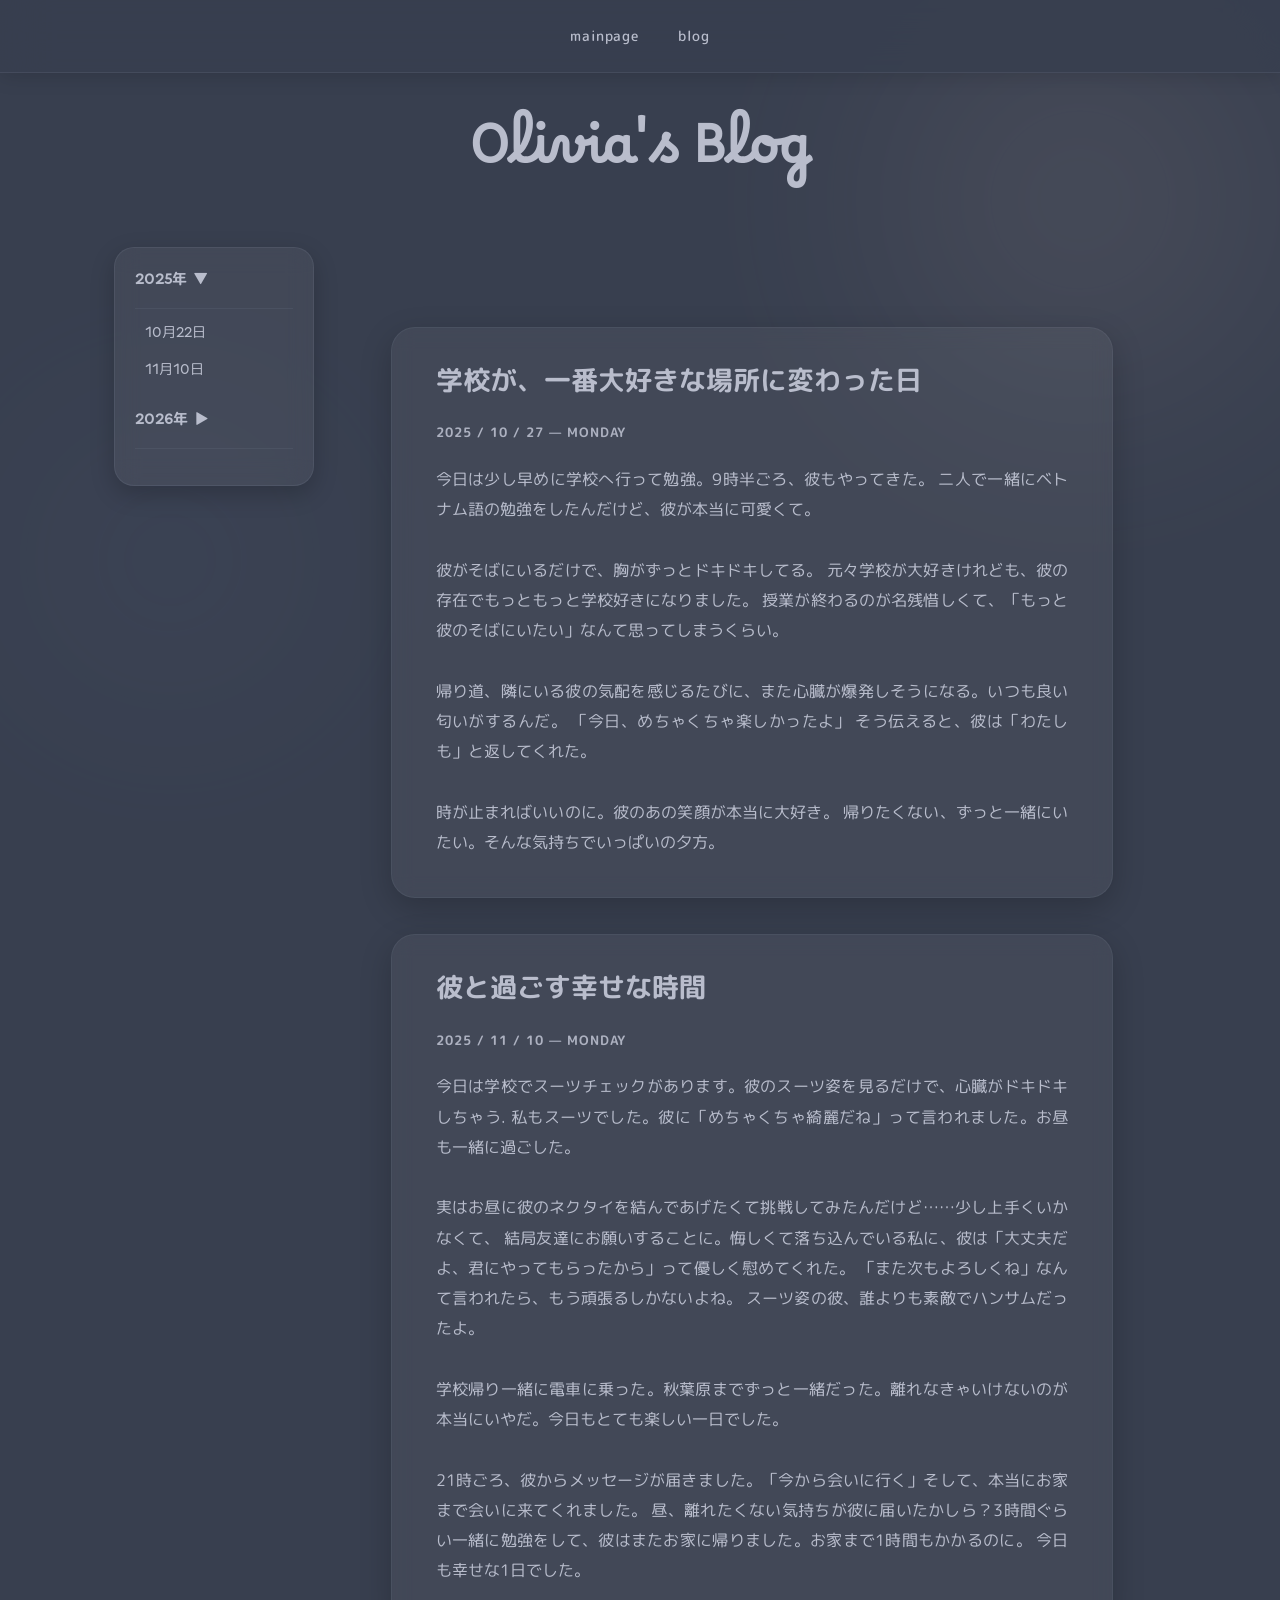
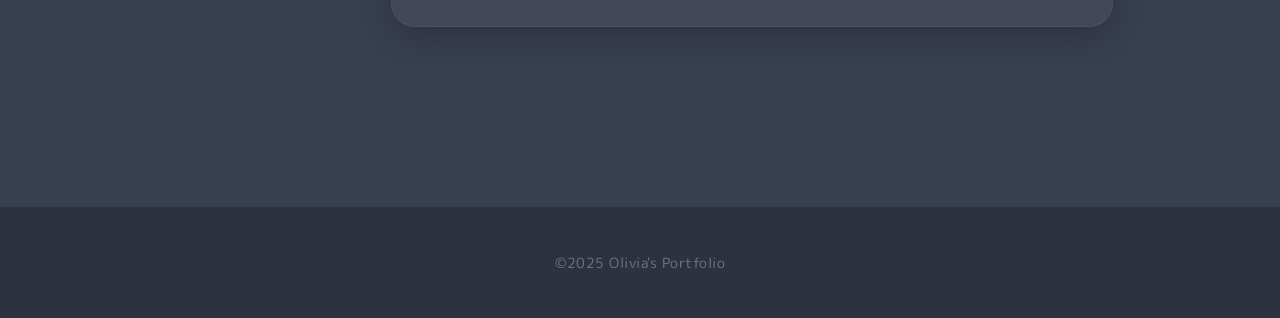
==== commit da9da82c: "Update blog.html" ====
--- a/blog.html
+++ b/blog.html
@@ -67,7 +67,7 @@
                     <h2>彼と過ごす幸せな時間</h2>
                     <span class="blog-date">2025 / 11 / 10 — monday</span>
                     <p>
-                        今日は学校でスーツチェックがあります。彼のスーツ姿を見るだけで、心臓がドキドキしちゃう。
+                        今日は学校でスーツチェックがあります。彼のスーツ姿を見るだけで、心臓がドキドキしちゃう.
                         私もスーツでした。彼に「めちゃくちゃ綺麗だね」って言われました。お昼も一緒に過ごした。
                         <br><br>
                         実はお昼に彼のネクタイを結んであげたくて挑戦してみたんだけど……少し上手くいかなくて、
@@ -106,7 +106,6 @@
                     e.target.classList.add('revealed');
                     e.target.classList.remove('unrevealed');
                 } else {
-                    /* Only fade out if already revealed (not on first load) */
                     if (e.target.classList.contains('revealed')) {
                         e.target.classList.remove('revealed');
                         e.target.classList.add('unrevealed');
--- a/style.css
+++ b/style.css
@@ -1,997 +1,809 @@
 @import url('https://fonts.googleapis.com/css2?family=Borel&family=M+PLUS+Rounded+1c:wght@400;500;700&display=swap');
 
-*, *::before, *::after {
-  box-sizing: border-box;
-  margin: 0;
-  padding: 0;
-}
-
-html {
-  scroll-behavior: smooth;
-}
+*, *::before, *::after { box-sizing: border-box; margin: 0; padding: 0; }
+
+html { scroll-behavior: smooth; }
 
 body {
-  font-family: 'M PLUS Rounded 1c', sans-serif;
-  color: #4a5568;
-  background-color: #f3f8fc;
-  line-height: 1.7;
-  overflow-x: hidden;
-}
-
-body.popup-active {
-  overflow: hidden;
-}
-
+    font-family: 'M PLUS Rounded 1c', sans-serif;
+    color: #b9bdcc;
+    background-color: #383f4f;
+    line-height: 1.7;
+    overflow-x: hidden;
+}
+
+body.popup-active { overflow: hidden; }
+
+/* ── Background ── */
 .bg-container {
-  position: fixed;
-  top: 0;
-  left: 0;
-  width: 100%;
-  height: 100%;
-  z-index: -2;
-  background: radial-gradient(ellipse at 15% 25%, rgba(240,245,255,1) 0%, rgba(243,248,252,1) 60%, rgba(230,240,250,1) 100%);
-}
-
+    position: fixed;
+    top: 0; left: 0; width: 100%; height: 100%;
+    z-index: -2;
+    background: #383f4f;
+}
 .bg-container::before, .bg-container::after {
-  content: '';
-  position: absolute;
-  border-radius: 50%;
-  filter: blur(80px);
-  opacity: 0.3;
-  pointer-events: none;
-}
-
+    content: '';
+    position: absolute;
+    border-radius: 50%;
+    filter: blur(100px);
+    opacity: 0.18;
+    pointer-events: none;
+}
 .bg-container::before {
-  width: 600px;
-  height: 600px;
-  background: radial-gradient(circle, rgba(180,210,255,0.6), transparent 70%);
-  top: -100px;
-  right: -100px;
-  animation: drift 18s ease-in-out infinite alternate;
-}
-
+    width: 600px; height: 600px;
+    background: radial-gradient(circle, rgba(221,196,185,0.7), transparent 70%);
+    top: -100px; right: -100px;
+    animation: drift 18s ease-in-out infinite alternate;
+}
 .bg-container::after {
-  width: 500px;
-  height: 500px;
-  background: radial-gradient(circle, rgba(210,230,255,0.5), transparent 70%);
-  bottom: 10%;
-  left: -80px;
-  animation: drift 22s ease-in-out infinite alternate-reverse;
-}
-
+    width: 500px; height: 500px;
+    background: radial-gradient(circle, rgba(106,118,153,0.6), transparent 70%);
+    bottom: 10%; left: -80px;
+    animation: drift 22s ease-in-out infinite alternate-reverse;
+}
 @keyframes drift {
-  from { transform: translate(0,0) scale(1); }
-  to   { transform: translate(30px,20px) scale(1.05); }
-}
-
+    from { transform: translate(0,0) scale(1); }
+    to   { transform: translate(30px,20px) scale(1.05); }
+}
+
+/* ── Navigation ── */
 nav {
-  position: fixed;
-  top: 0;
-  left: 0;
-  width: 100%;
-  z-index: 999;
-  padding: 18px 0;
-  background: rgba(255,255,255,0.82);
-  backdrop-filter: blur(24px);
-  -webkit-backdrop-filter: blur(24px);
-  border-bottom: 1px solid rgba(255,255,255,0.45);
-  box-shadow: 0 2px 20px rgba(74,111,165,0.04);
-  transition: padding 0.3s ease, box-shadow 0.3s ease;
-}
-
+    position: fixed;
+    top: 0; left: 0; width: 100%;
+    z-index: 999;
+    padding: 18px 0;
+    background: rgba(56,63,79,0.85);
+    backdrop-filter: blur(24px);
+    -webkit-backdrop-filter: blur(24px);
+    border-bottom: 1px solid rgba(139,146,167,0.15);
+    box-shadow: 0 2px 20px rgba(0,0,0,0.15);
+    transition: padding 0.3s ease, box-shadow 0.3s ease;
+}
 nav.scrolled {
-  padding: 12px 0;
-  box-shadow: 0 4px 30px rgba(74,111,165,0.08);
-}
-
+    padding: 12px 0;
+    box-shadow: 0 4px 30px rgba(0,0,0,0.2);
+}
 .nav-container {
-  max-width: 1000px;
-  margin: 0 auto;
-  display: flex;
-  justify-content: center;
-  gap: 36px;
-  padding: 0 24px;
-}
-
+    max-width: 1000px;
+    margin: 0 auto;
+    display: flex;
+    justify-content: center;
+    gap: 36px;
+    padding: 0 24px;
+}
 nav a {
-  text-decoration: none;
-  color: #5a6e85;
-  font-family: 'M PLUS Rounded 1c', sans-serif;
-  font-weight: 500;
-  font-size: 0.9rem;
-  letter-spacing: 0.6px;
-  text-transform: lowercase;
-  position: relative;
-  padding: 6px 2px;
-  transition: color 0.25s ease;
-}
-
+    text-decoration: none;
+    color: #b9bdcc;
+    font-family: 'M PLUS Rounded 1c', sans-serif;
+    font-weight: 500;
+    font-size: 0.9rem;
+    letter-spacing: 0.6px;
+    text-transform: lowercase;
+    position: relative;
+    padding: 6px 2px;
+    transition: color 0.25s ease;
+}
 nav a::after {
-  content: '';
-  position: absolute;
-  bottom: 0;
-  left: 0;
-  width: 100%;
-  height: 1.5px;
-  background: #4a6fa5;
-  transform: scaleX(0);
-  transform-origin: right center;
-  transition: transform 0.3s cubic-bezier(0.4,0,0.2,1);
-  border-radius: 2px;
-}
-
-nav a:hover {
-  color: #4a6fa5;
-}
-
-nav a:hover::after {
-  transform: scaleX(1);
-  transform-origin: left center;
-}
-
+    content: '';
+    position: absolute;
+    bottom: 0; left: 0;
+    width: 100%; height: 1.5px;
+    background: linear-gradient(90deg, #b9bdcc, #b9bdcc);
+    transform: scaleX(0);
+    transform-origin: right center;
+    transition: transform 0.3s cubic-bezier(0.4,0,0.2,1);
+    border-radius: 2px;
+}
+nav a:hover { color: #b9bdcc; }
+nav a:hover::after { transform: scaleX(1); transform-origin: left center; }
+
+/* Hamburger button (mobile only) */
 .nav-toggle {
-  display: none;
-  position: fixed;
-  top: 14px;
-  right: 18px;
-  z-index: 1000;
-  background: rgba(255,255,255,0.9);
-  border: none;
-  border-radius: 10px;
-  width: 42px;
-  height: 42px;
-  flex-direction: column;
-  justify-content: center;
-  align-items: center;
-  gap: 5px;
-  cursor: pointer;
-  box-shadow: 0 2px 12px rgba(74,111,165,0.1);
-  padding: 0;
-}
-
+    display: none;
+    position: fixed;
+    top: 14px; right: 18px;
+    z-index: 1000;
+    background: rgba(56,63,79,0.92);
+    border: none;
+    border-radius: 10px;
+    width: 42px; height: 42px;
+    flex-direction: column;
+    justify-content: center;
+    align-items: center;
+    gap: 5px;
+    cursor: pointer;
+    box-shadow: 0 2px 12px rgba(0,0,0,0.2);
+    padding: 0;
+}
 .nav-toggle span {
-  display: block;
-  width: 20px;
-  height: 2px;
-  background: #4a6fa5;
-  border-radius: 2px;
-  transition: transform 0.25s ease, opacity 0.25s ease;
-}
-
-.nav-toggle.is-open span:nth-child(1) {
-  transform: translateY(7px) rotate(45deg);
-}
-
-.nav-toggle.is-open span:nth-child(2) {
-  opacity: 0;
-}
-
-.nav-toggle.is-open span:nth-child(3) {
-  transform: translateY(-7px) rotate(-45deg);
-}
-
+    display: block;
+    width: 20px; height: 2px;
+    background: #b9bdcc;
+    border-radius: 2px;
+    transition: transform 0.25s ease, opacity 0.25s ease;
+}
+.nav-toggle.is-open span:nth-child(1) { transform: translateY(7px) rotate(45deg); }
+.nav-toggle.is-open span:nth-child(2) { opacity: 0; }
+.nav-toggle.is-open span:nth-child(3) { transform: translateY(-7px) rotate(-45deg); }
+
+/* ── Scroll Reveal ── */
 .reveal {
-  opacity: 0;
-  transform: translateY(24px);
-  transition: opacity 0.6s cubic-bezier(0.22,1,0.36,1), transform 0.6s cubic-bezier(0.22,1,0.36,1);
-}
-
-.reveal.revealed {
-  opacity: 1;
-  transform: translateY(0);
-}
-
-.reveal-delay-1 {
-  transition-delay: 0.08s;
-}
-
-.reveal-delay-2 {
-  transition-delay: 0.16s;
-}
-
-.reveal-delay-3 {
-  transition-delay: 0.24s;
-}
-
-section {
-  padding: 80px 5%;
-  width: 100%;
-}
+    opacity: 0;
+    transform: translateY(24px);
+    transition: opacity 0.6s cubic-bezier(0.22,1,0.36,1),
+                transform 0.6s cubic-bezier(0.22,1,0.36,1);
+}
+.reveal.revealed { opacity: 1; transform: translateY(0); }
+.reveal-delay-1 { transition-delay: 0.08s; }
+.reveal-delay-2 { transition-delay: 0.16s; }
+.reveal-delay-3 { transition-delay: 0.24s; }
+
+/* ── Shared Section ── */
+section { padding: 80px 5%; width: 100%; }
 
 .section-title {
-  font-family: 'Borel', sans-serif;
-  font-size: clamp(1.9rem, 5vw, 2.4rem);
-  color: #4a6fa5;
-  margin-bottom: 50px;
-  text-align: center;
-  display: block;
-}
-
+    font-family: 'Borel', sans-serif;
+    font-size: clamp(1.9rem, 5vw, 2.4rem);
+    color: #b9bdcc;
+    margin-bottom: 50px;
+    text-align: center;
+    display: block;
+}
 .section-title::after {
-  content: '';
-  display: block;
-  width: 36px;
-  height: 2px;
-  background: linear-gradient(90deg, #4a6fa5, #8ab4d8);
-  margin: 12px auto 0;
-  border-radius: 2px;
-}
-
+    content: '';
+    display: block;
+    width: 36px; height: 2px;
+    background: linear-gradient(90deg, #b9bdcc, #b9bdcc);
+    margin: 12px auto 0;
+    border-radius: 2px;
+}
+
+/* ── Hero ── */
 .page-portfolio header {
-  width: 100%;
-  padding-top: 150px;
-  padding-bottom: 20px;
-  text-align: center;
-}
-
+    width: 100%;
+    padding-top: 150px;
+    padding-bottom: 20px;
+    text-align: center;
+}
 .page-portfolio header h1 {
-  font-family: 'Borel', sans-serif;
-  font-size: clamp(2.2rem, 7vw, 3.8rem);
-  color: #4a6fa5;
-  letter-spacing: -0.5px;
-  opacity: 0;
-  transform: translateY(18px);
-  animation: heroIn 0.9s cubic-bezier(0.22,1,0.36,1) 0.2s forwards;
-}
-
-@keyframes heroIn {
-  to { opacity: 1; transform: translateY(0); }
-}
-
+    font-family: 'Borel', sans-serif;
+    font-size: clamp(2.2rem, 7vw, 3.8rem);
+    color: #b9bdcc;
+    letter-spacing: -0.5px;
+    opacity: 0;
+    transform: translateY(18px);
+    animation: heroIn 0.9s cubic-bezier(0.22,1,0.36,1) 0.2s forwards;
+}
+@keyframes heroIn { to { opacity: 1; transform: translateY(0); } }
 .page-portfolio header .subtitle {
-  font-size: clamp(0.8rem, 2.5vw, 0.95rem);
-  color: #8099b8;
-  letter-spacing: 2px;
-  text-transform: lowercase;
-  margin-top: 10px;
-  opacity: 0;
-  animation: heroIn 0.9s cubic-bezier(0.22,1,0.36,1) 0.4s forwards;
-}
-
-.page-portfolio .profile-intro {
-  background: linear-gradient(180deg, rgba(255,255,255,0) 0%, rgba(238,245,255,0.6) 100%);
-}
-
+    font-size: clamp(0.8rem, 2.5vw, 0.95rem);
+    color: #b9bdcc;
+    letter-spacing: 2px;
+    text-transform: lowercase;
+    margin-top: 10px;
+    opacity: 0;
+    animation: heroIn 0.9s cubic-bezier(0.22,1,0.36,1) 0.4s forwards;
+}
+
+/* ── Profile ── */
+.page-portfolio .profile-intro { background: none; }
 .profile-container {
-  display: flex;
-  justify-content: center;
-  align-items: center;
-  gap: 50px;
-  max-width: 880px;
-  margin: 0 auto;
-  flex-wrap: wrap;
-}
-
+    display: flex;
+    justify-content: center;
+    align-items: center;
+    gap: 50px;
+    max-width: 880px;
+    margin: 0 auto;
+    flex-wrap: wrap;
+}
 .profile-pic img {
-  width: 200px;
-  height: 200px;
-  border-radius: 36px;
-  box-shadow: 0 16px 40px rgba(74,111,165,0.14);
-  object-fit: cover;
-  border: 5px solid #fff;
-  display: block;
-}
-
-.profile-text {
-  text-align: left;
-  max-width: 500px;
-}
-
+    width: 200px; height: 200px;
+    border-radius: 36px;
+    box-shadow: 0 16px 40px rgba(0,0,0,0.3);
+    object-fit: cover;
+    border: 5px solid rgba(139,146,167,0.25);
+    display: block;
+}
+.profile-text { text-align: left; max-width: 500px; }
 .profile-text h2 {
-  font-family: 'M PLUS Rounded 1c', sans-serif;
-  font-weight: 700;
-  color: #2d3748;
-  font-size: clamp(1.5rem, 4vw, 1.9rem);
-  margin-bottom: 16px;
-}
-
+    font-family: 'M PLUS Rounded 1c', sans-serif;
+    font-weight: 700;
+    color: #b9bdcc;
+    font-size: clamp(1.5rem, 4vw, 1.9rem);
+    margin-bottom: 16px;
+}
 .profile-text p {
-  font-size: 0.97rem;
-  color: #64748b;
-  line-height: 1.85;
-  margin-bottom: 12px;
-}
-
-.page-portfolio .section-skills {
-  background: rgba(255,255,255,0.35);
-}
-
+    font-size: 0.97rem;
+    color: #b9bdcc;
+    line-height: 1.85;
+    margin-bottom: 12px;
+}
+
+/* ── Skills ── */
+.page-portfolio .section-skills { background: none; }
+.skills-column {
+    display: flex;
+    flex-direction: column;
+}
+.skills-card {
+    background: rgba(255,255,255,0.05);
+    backdrop-filter: blur(12px);
+    -webkit-backdrop-filter: blur(12px);
+    border-radius: 20px;
+    padding: 25px;
+    box-shadow: 0 4px 20px rgba(0,0,0,0.2);
+    border: 1px solid rgba(139,146,167,0.15);
+    display: flex;
+    flex-direction: column;
+    gap: 20px;
+}
 .skills-grid {
-  display: grid;
-  grid-template-columns: repeat(2, minmax(0, 300px));
-  justify-content: center;
-  max-width: 760px;
-  margin: 0 auto;
-  column-gap: 40px;
-  row-gap: 14px;
-}
-
+    display: grid;
+    grid-template-columns: 1fr 1fr;
+    gap: 40px;
+    max-width: 960px;
+    margin: 0 auto;
+}
 .skill-item {
-  display: flex;
-  justify-content: space-between;
-  align-items: center;
-  background: rgba(255,255,255,0.7);
-  padding: 13px 20px;
-  border-radius: 16px;
-  border: 1px solid rgba(255,255,255,0.65);
-  box-shadow: 0 2px 10px rgba(74,111,165,0.03);
-}
-
+    display: flex;
+    justify-content: space-between;
+    align-items: center;
+    padding: 12px 15px;
+    border-bottom: 1px solid rgba(139,146,167,0.1);
+}
+.skill-item:last-child {
+    border-bottom: none;
+    padding-bottom: 0;
+}
 .skill-name {
-  font-family: 'M PLUS Rounded 1c', sans-serif;
-  font-weight: 500;
-  text-transform: lowercase;
-  flex-grow: 1;
-  color: #4a5568;
-  font-size: 0.95rem;
-  text-align: left;
-}
-
-.star-rating {
-  display: flex;
-  gap: 3px;
-  align-items: center;
-}
-
-.star-rating img {
-  height: 1em;
-  width: auto;
-  object-fit: contain;
-}
-
-.page-portfolio .section-creations {
-  background: linear-gradient(180deg, rgba(255,255,255,0.05) 0%, rgba(252,245,242,0.6) 100%);
-}
-
+    font-family: 'M PLUS Rounded 1c', sans-serif;
+    font-weight: 500;
+    text-transform: lowercase;
+    flex-grow: 1;
+    color: #b9bdcc;
+    font-size: 0.95rem;
+    text-align: left;
+}
+.category-title {
+    margin-bottom: 15px;
+    text-transform: capitalize;
+    text-align: center;
+    color: #b9bdcc;
+    font-family: 'M PLUS Rounded 1c', sans-serif;
+    font-size: 0.90rem;
+    letter-spacing: 2.5px;
+    font-weight: 700;
+}
+.star-rating { display: flex; gap: 3px; align-items: center; }
+.star-rating img { height: 1em; width: auto; object-fit: contain; }
+
+/* ── Creations ── */
+.page-portfolio .section-creations { background: none; }
 .creation-label {
-  font-family: 'M PLUS Rounded 1c', sans-serif;
-  font-size: 0.78rem;
-  font-weight: 700;
-  letter-spacing: 2.5px;
-  text-transform: uppercase;
-  color: #8099b8;
-  text-align: center;
-  margin-bottom: 28px;
-}
-
+    font-family: 'M PLUS Rounded 1c', sans-serif;
+    font-size: 0.90rem;
+    letter-spacing: 2.5px;
+    font-weight: 700;
+    text-transform: uppercase;
+    color: #b9bdcc;
+    text-align: center;
+    margin-bottom: 28px;
+}
+
+/* Web project cards */
 .projects-grid {
-  display: grid;
-  grid-template-columns: repeat(2, 1fr);
-  gap: 24px;
-  max-width: 820px;
-  margin: 0 auto;
-}
-
+    display: grid;
+    grid-template-columns: repeat(2, 1fr);
+    gap: 24px;
+    max-width: 820px;
+    margin: 0 auto;
+}
 .project-card {
-  background: #fff;
-  border-radius: 22px;
-  overflow: hidden;
-  box-shadow: 0 6px 24px rgba(74,111,165,0.06);
-  border: 1px solid rgba(255,255,255,0.9);
-  transition: transform 0.35s cubic-bezier(0.165,0.84,0.44,1), box-shadow 0.35s ease;
-  display: flex;
-  flex-direction: column;
-}
-
+    background: rgba(255,255,255,0.05);
+    backdrop-filter: blur(12px);
+    -webkit-backdrop-filter: blur(12px);
+    border-radius: 22px;
+    overflow: hidden;
+    box-shadow: 0 6px 24px rgba(0,0,0,0.2);
+    border: 1px solid rgba(139,146,167,0.15);
+    transition: transform 0.35s cubic-bezier(0.165,0.84,0.44,1),
+                box-shadow 0.35s ease;
+    display: flex;
+    flex-direction: column;
+}
 .project-card:hover {
-  transform: translateY(-6px);
-  box-shadow: 0 18px 40px rgba(74,111,165,0.12);
-}
-
+    transform: translateY(-6px);
+    box-shadow: 0 18px 40px rgba(0,0,0,0.3);
+}
 .project-preview {
-  width: 100%;
-  height: 180px;
-  background: linear-gradient(135deg, #e8f0fe, #dbeafe);
-  overflow: hidden;
-  position: relative;
-  display: flex;
-  align-items: center;
-  justify-content: center;
-}
-
+    width: 100%;
+    height: 180px;
+    background: linear-gradient(135deg, rgba(221,196,185,0.12), rgba(106,118,153,0.12));
+    overflow: hidden;
+    position: relative;
+    display: flex;
+    align-items: center;
+    justify-content: center;
+}
 .project-preview img {
-  width: 100%;
-  height: 100%;
-  object-fit: cover;
-  display: block;
-}
-
+    width: 100%; height: 100%;
+    object-fit: cover;
+    display: block;
+}
 .project-preview-placeholder {
-  display: none;
-  width: 100%;
-  height: 100%;
-  align-items: center;
-  justify-content: center;
-  font-family: 'Borel', sans-serif;
-  font-size: 1.3rem;
-  color: #4a6fa5;
-  opacity: 0.6;
-  text-align: center;
-  padding: 20px;
-}
-
+    display: none;
+    width: 100%; height: 100%;
+    align-items: center;
+    justify-content: center;
+    font-family: 'Borel', sans-serif;
+    font-size: 1.3rem;
+    color: #b9bdcc;
+    opacity: 0.6;
+    text-align: center;
+    padding: 20px;
+}
 .project-info {
-  padding: 22px 24px 24px;
-  display: flex;
-  flex-direction: column;
-  gap: 10px;
-  flex: 1;
-}
-
-.project-tags {
-  display: flex;
-  gap: 8px;
-  flex-wrap: wrap;
-}
-
+    padding: 22px 24px 24px;
+    display: flex;
+    flex-direction: column;
+    gap: 10px;
+    flex: 1;
+}
+.project-tags { display: flex; gap: 8px; flex-wrap: wrap; }
 .tag {
-  font-family: 'M PLUS Rounded 1c', sans-serif;
-  font-size: 0.72rem;
-  font-weight: 700;
-  letter-spacing: 0.8px;
-  text-transform: uppercase;
-  color: #4a6fa5;
-  background: rgba(74,111,165,0.08);
-  padding: 3px 10px;
-  border-radius: 20px;
-}
-
+    font-family: 'M PLUS Rounded 1c', sans-serif;
+    font-size: 0.72rem;
+    font-weight: 700;
+    letter-spacing: 0.8px;
+    text-transform: uppercase;
+    color: #b9bdcc;
+    background: rgba(221,196,185,0.1);
+    padding: 3px 10px;
+    border-radius: 20px;
+    border: 1px solid rgba(221,196,185,0.2);
+}
 .project-info h3 {
-  font-family: 'M PLUS Rounded 1c', sans-serif;
-  font-weight: 700;
-  font-size: 1.1rem;
-  color: #2d3748;
-}
-
+    font-family: 'M PLUS Rounded 1c', sans-serif;
+    font-weight: 700;
+    font-size: 1.1rem;
+    color: #b9bdcc;
+}
 .project-info p {
-  font-size: 0.88rem;
-  color: #64748b;
-  line-height: 1.7;
-  flex: 1;
-}
-
+    font-size: 0.88rem;
+    color: #b9bdcc;
+    line-height: 1.7;
+    flex: 1;
+}
 .project-link {
-  display: inline-block;
-  font-family: 'M PLUS Rounded 1c', sans-serif;
-  font-size: 0.85rem;
-  font-weight: 700;
-  color: #4a6fa5;
-  text-decoration: none;
-  margin-top: 6px;
-  transition: gap 0.2s ease, opacity 0.2s ease;
-  letter-spacing: 0.3px;
-}
-
-.project-link:hover {
-  opacity: 0.7;
-}
-
+    display: inline-block;
+    font-family: 'M PLUS Rounded 1c', sans-serif;
+    font-size: 0.85rem;
+    font-weight: 700;
+    color: #b9bdcc;
+    text-decoration: none;
+    margin-top: 6px;
+    transition: opacity 0.2s ease;
+    letter-spacing: 0.3px;
+}
+.project-link:hover { opacity: 0.7; }
+
+/* Illustration cards */
 .works-grid {
-  display: grid;
-  grid-template-columns: repeat(5, 1fr);
-  gap: 20px;
-  max-width: 820px;
-  margin: 0 auto;
-}
-
+    display: grid;
+    grid-template-columns: repeat(5, 1fr);
+    gap: 20px;
+    max-width: 820px;
+    margin: 0 auto;
+}
 .work-card {
-  display: flex;
-  flex-direction: column;
-  align-items: center;
-  background: #fff;
-  padding: 16px 16px 14px;
-  border-radius: 22px;
-  box-shadow: 0 4px 18px rgba(0,0,0,0.03);
-  border: 1px solid rgba(255,255,255,0.9);
-  transition: transform 0.35s cubic-bezier(0.165,0.84,0.44,1), box-shadow 0.35s ease;
-  cursor: pointer;
-  overflow: hidden;
-}
-
-.work-card:hover {
-  transform: translateY(-8px);
-  box-shadow: 0 18px 40px rgba(74,111,165,0.11);
-}
-
-.work-img-wrapper {
-  width: 100%;
-  aspect-ratio: 1;
-  display: flex;
-  align-items: center;
-  justify-content: center;
-  background: #fff;
-  border-radius: 14px;
-  overflow: hidden;
-  padding: 6px;
-}
-
-.work-img-empty {
-  background: rgba(74,111,165,0.04);
-  border: 1.5px dashed rgba(74,111,165,0.2);
-}
-
-.empty-plus {
-  font-size: 1.8rem;
-  color: rgba(74,111,165,0.3);
-  line-height: 1;
-}
-
-.work-card img {
-  max-width: 100%;
-  max-height: 100%;
-  object-fit: contain;
-  transition: transform 0.35s cubic-bezier(0.165,0.84,0.44,1);
-}
-
-.work-card:hover img {
-  transform: scale(1.06);
-}
-
-.work-card p {
-  margin-top: 12px;
-  font-family: 'M PLUS Rounded 1c', sans-serif;
-  font-size: 0.82rem;
-  font-weight: 700;
-  color: #4a6fa5;
-  text-transform: lowercase;
-  text-align: center;
-}
-
-.empty-label {
-  color: rgba(74,111,165,0.4) !important;
-}
-
-.page-portfolio .section-contact {
-  background: linear-gradient(180deg, rgba(255,255,255,0.1) 0%, rgba(228,240,248,0.75) 100%);
-  padding-bottom: 120px;
-}
-
-.contact-form {
-  max-width: 440px;
-  margin: 0 auto;
-  background: rgba(255,255,255,0.8);
-  backdrop-filter: blur(14px);
-  -webkit-backdrop-filter: blur(14px);
-  padding: 40px 38px;
-  border-radius: 28px;
-  border: 1px solid rgba(255,255,255,0.65);
-  box-shadow: 0 16px 40px rgba(74,111,165,0.06);
-}
-
-.form-group {
-  display: flex;
-  flex-direction: column;
-  margin-bottom: 20px;
-  text-align: left;
-}
-
-.form-group label {
-  font-family: 'Borel', 'M PLUS Rounded 1c', sans-serif;
-  font-size: 0.85rem;
-  color: #5a6e85;
-  margin-bottom: 7px;
-  font-weight: 700;
-  letter-spacing: 0.4px;
-}
-
-input, textarea {
-  border: 1.5px solid rgba(74,111,165,0.1);
-  border-radius: 12px;
-  padding: 12px 16px;
-  background: rgba(255,254,248,0.7);
-  color: #2d3748;
-  font-family: 'M PLUS Rounded 1c', sans-serif;
-  font-size: 0.92rem;
-  width: 100%;
-  transition: border-color 0.25s ease, box-shadow 0.25s ease, background 0.25s ease;
-}
-
-input::placeholder, textarea::placeholder {
-  color: #b0bec5;
-}
-
-input:focus, textarea:focus {
-  outline: none;
-  background: #fff;
-  border-color: #4a6fa5;
-  box-shadow: 0 0 0 3px rgba(74,111,165,0.1);
-}
-
-textarea {
-  resize: vertical;
-  min-height: 110px;
-}
-
-.submit-btn {
-  width: 100%;
-  padding: 13px;
-  border: none;
-  border-radius: 12px;
-  background: linear-gradient(135deg, #4a6fa5 0%, #3b5b88 100%);
-  color: #fff;
-  font-family: 'Borel', 'M PLUS Rounded 1c', sans-serif;
-  font-weight: 700;
-  font-size: 0.93rem;
-  cursor: pointer;
-  transition: transform 0.2s ease, box-shadow 0.2s ease;
-  box-shadow: 0 8px 22px rgba(74,111,165,0.28);
-  margin-top: 6px;
-  letter-spacing: 0.3px;
-}
-
-.submit-btn:hover {
-  transform: translateY(-2px);
-  box-shadow: 0 14px 28px rgba(74,111,165,0.36);
-}
-
-.submit-btn:active {
-  transform: translateY(0);
-}
-
-footer {
-  padding: 44px 0;
-  background: #2d3748;
-  color: #8fa3bb;
-  font-size: 0.85rem;
-  font-family: 'M PLUS Rounded 1c', sans-serif;
-  text-align: center;
-  letter-spacing: 0.5px;
-}
-
-footer p {
-  margin: 0;
-}
-
-.popup-overlay {
-  position: fixed;
-  top: 0;
-  left: 0;
-  width: 100vw;
-  height: 100vh;
-  background: rgba(15,23,42,0.55);
-  backdrop-filter: blur(14px);
-  -webkit-backdrop-filter: blur(14px);
-  display: none;
-  justify-content: center;
-  align-items: center;
-  z-index: 10000;
-  padding: 20px;
-}
-
-.popup-wrapper {
-  position: relative;
-  max-width: 580px;
-  width: 100%;
-}
-
-.popup-content {
-  background: #fff;
-  padding: 32px;
-  border-radius: 28px;
-  max-height: 88vh;
-  overflow-y: auto;
-  display: flex;
-  flex-direction: column;
-  align-items: center;
-  gap: 22px;
-  box-shadow: 0 32px 64px -12px rgba(0,0,0,0.22);
-  animation: popIn 0.35s cubic-bezier(0.16,1,0.3,1);
-}
-
-@keyframes popIn {
-  from { opacity: 0; transform: scale(0.94) translateY(16px); }
-  to   { opacity: 1; transform: scale(1) translateY(0); }
-}
-
-.popup-content img {
-  max-width: 100%;
-  height: auto;
-  max-height: 40vh;
-  object-fit: contain;
-  border-radius: 18px;
-  box-shadow: 0 6px 20px rgba(0,0,0,0.04);
-  cursor: zoom-in;
-  transition: transform 0.2s ease;
-}
-
-.popup-content img:hover {
-  transform: scale(1.02);
-}
-
-.close-btn {
-  position: absolute;
-  top: -50px;
-  right: 4px;
-  font-size: 2.4rem;
-  cursor: pointer;
-  color: rgba(255,255,255,0.85);
-  transition: transform 0.2s ease, color 0.2s ease;
-  line-height: 1;
-  user-select: none;
-}
-
-.close-btn:hover {
-  color: #ff8080;
-  transform: rotate(90deg) scale(1.1);
-}
-
-.popup-text {
-  text-align: left;
-  width: 100%;
-  font-size: 0.95rem;
-  color: #4a5568;
-  font-family: 'M PLUS Rounded 1c', sans-serif;
-}
-
-.popup-text p {
-  margin: 9px 0;
-  line-height: 1.6;
-}
-
-.popup-text strong {
-  color: #4a6fa5;
-  font-weight: 700;
-}
-
-.popup-text .desc {
-  margin-top: 16px;
-  padding-top: 14px;
-  border-top: 1px dashed rgba(74,111,165,0.18);
-  color: #64748b;
-  font-size: 0.91rem;
-}
-
-.page-blog .blog-header {
-  padding-top: 120px;
-  padding-bottom: 40px;
-  text-align: center;
-}
-
-.page-blog .blog-header h1 {
-  font-family: 'Borel', sans-serif;
-  font-size: clamp(2rem, 6vw, 3.2rem);
-  color: #4a6fa5;
-  opacity: 0;
-  animation: heroIn 0.9s cubic-bezier(0.22,1,0.36,1) 0.2s forwards;
-}
-
-.page-blog .blog-header p {
-  font-size: 0.88rem;
-  color: #8099b8;
-  letter-spacing: 1.5px;
-  text-transform: lowercase;
-  margin-top: 8px;
-  opacity: 0;
-  animation: heroIn 0.9s cubic-bezier(0.22,1,0.36,1) 0.35s forwards;
-}
-
-.blog-layout {
-  display: flex;
-  max-width: 1100px;
-  margin: 0 auto 100px;
-  padding: 0 24px;
-  gap: 24px;
-  align-items: flex-start;
-}
-
-.blog-sidebar {
-  flex: 0 0 200px;
-  position: sticky;
-  top: 80px;
-}
-
-.directory-card {
-  background: rgba(255,255,255,0.8);
-  backdrop-filter: blur(12px);
-  -webkit-backdrop-filter: blur(12px);
-  border-radius: 20px;
-  padding: 24px 20px;
-  text-align: left;
-  border: 1px solid rgba(255,255,255,0.7);
-  box-shadow: 0 8px 24px rgba(74,111,165,0.05);
-}
-
-.directory-toggle {
-  color: #4a6fa5;
-  font-family: 'Borel', 'M PLUS Rounded 1c', sans-serif;
-  font-weight: 700;
-  font-size: 0.95rem;
-  margin: 0 0 12px;
-  cursor: pointer;
-  user-select: none;
-  letter-spacing: 0.3px;
-  padding-bottom: 10px;
-  border-bottom: 1.5px solid rgba(74,111,165,0.12);
-  transition: color 0.2s ease;
-  display: block;
-}
-
-.directory-toggle:hover {
-  color: #3b5b88;
-}
-
-.directory-list {
-  list-style: none;
-  padding: 0;
-  margin: 0 0 4px;
-  display: flex;
-  flex-direction: column;
-  gap: 4px;
-}
-
-.directory-list li a {
-  text-decoration: none;
-  color: #5a6e85;
-  font-size: 0.86rem;
-  display: block;
-  padding: 5px 10px;
-  border-radius: 8px;
-  transition: all 0.2s ease;
-  font-family: 'Borel', 'M PLUS Rounded 1c', sans-serif;
-}
-
-.directory-list li a:hover {
-  color: #4a6fa5;
-  background: rgba(74,111,165,0.06);
-  padding-left: 14px;
-}
-
-.blog-container {
-  flex: 1;
-  display: flex;
-  flex-direction: column;
-  gap: 36px;
-  min-width: 0;
-}
-
-.blog-post {
-  background: rgba(255,255,255,0.84);
-  backdrop-filter: blur(10px);
-  -webkit-backdrop-filter: blur(10px);
-  border-radius: 24px;
-  padding: 40px 44px;
-  border: 1px solid rgba(255,255,255,0.75);
-  box-shadow: 0 10px 32px rgba(74,111,165,0.05);
-  transition: transform 0.35s cubic-bezier(0.22,1,0.36,1), box-shadow 0.35s ease;
-}
-
-.blog-post:hover {
-  transform: translateY(-4px);
-  box-shadow: 0 18px 44px rgba(74,111,165,0.09);
-}
-
-.blog-content h2 {
-  font-family: 'Borel', 'M PLUS Rounded 1c', sans-serif;
-  color: #2d3748;
-  font-size: clamp(1.3rem, 3vw, 1.7rem);
-  margin-bottom: 8px;
-}
-
-.blog-date {
-  font-size: 0.8rem;
-  color: #4a6fa5;
-  margin-bottom: 20px;
-  font-weight: 700;
-  letter-spacing: 1px;
-  text-transform: uppercase;
-  display: block;
-  opacity: 0.7;
-}
-
-.blog-content p {
-  font-size: 0.97rem;
-  line-height: 1.95;
-  color: #4a5568;
-  text-align: justify;
-}
-
-@media (max-width: 900px) {
-  .skills-grid {
-    grid-template-columns: 1fr;
-    max-width: 420px;
-  }
-  .projects-grid {
-    grid-template-columns: 1fr;
-    max-width: 460px;
-  }
-  .works-grid {
-    grid-template-columns: repeat(3, 1fr);
-    max-width: 460px;
-  }
-}
-
-@media (max-width: 640px) {
-  .nav-toggle {
-    display: flex;
-  }
-  .nav-container {
-    display: none;
-    position: absolute;
-    top: 100%;
-    left: 0;
-    width: 100%;
+    display: flex;
     flex-direction: column;
     align-items: center;
-    gap: 0;
-    background: rgba(255,255,255,0.96);
-    backdrop-filter: blur(20px);
-    -webkit-backdrop-filter: blur(20px);
-    border-top: 1px solid rgba(74,111,165,0.08);
-    padding: 16px 0 20px;
-    box-shadow: 0 8px 24px rgba(74,111,165,0.1);
-  }
-  nav.nav-open .nav-container {
-    display: flex;
-  }
-  nav.nav-open {
-    padding-bottom: 0;
-  }
-  .nav-container a {
+    background: rgba(255,255,255,0.05);
+    backdrop-filter: blur(10px);
+    -webkit-backdrop-filter: blur(10px);
+    padding: 16px 16px 14px;
+    border-radius: 22px;
+    box-shadow: 0 4px 18px rgba(0,0,0,0.2);
+    border: 1px solid rgba(139,146,167,0.12);
+    transition: transform 0.35s cubic-bezier(0.165,0.84,0.44,1),
+                box-shadow 0.35s ease;
+    cursor: pointer;
+    overflow: hidden;
+}
+.work-card:hover {
+    transform: translateY(-8px);
+    box-shadow: 0 18px 40px rgba(0,0,0,0.3);
+}
+.work-img-wrapper {
     width: 100%;
+    aspect-ratio: 1;
+    display: flex;
+    align-items: center;
+    justify-content: center;
+    background: rgba(255,255,255,0.04);
+    border-radius: 14px;
+    overflow: hidden;
+    padding: 6px;
+}
+.work-img-empty {
+    background: rgba(139,146,167,0.07);
+    border: 1.5px dashed rgba(139,146,167,0.2);
+}
+.empty-plus {
+    font-size: 1.8rem;
+    color: rgba(139,146,167,0.4);
+    line-height: 1;
+}
+.work-card img {
+    max-width: 100%; max-height: 100%;
+    object-fit: contain;
+    transition: transform 0.35s cubic-bezier(0.165,0.84,0.44,1);
+}
+.work-card:hover img { transform: scale(1.06); }
+.work-card p {
+    margin-top: 12px;
+    font-family: 'M PLUS Rounded 1c', sans-serif;
+    font-size: 0.82rem;
+    font-weight: 700;
+    color: #b9bdcc;
+    text-transform: lowercase;
     text-align: center;
-    padding: 12px 0;
-    font-size: 1rem;
-    border-bottom: 1px solid rgba(74,111,165,0.05);
-  }
-  .nav-container a:last-child {
-    border-bottom: none;
-  }
-  section {
-    padding: 60px 5%;
-  }
-  .page-portfolio header {
-    padding-top: 100px;
-  }
-  .profile-container {
-    flex-direction: column;
+}
+.empty-label { color: rgba(139,146,167,0.4) !important; }
+
+/* ── Contact ── */
+.page-portfolio .section-contact {
+    background: none;
+    padding-bottom: 120px;
+}
+.contact-form {
+    max-width: 440px;
+    margin: 0 auto;
+    background: rgba(255,255,255,0.05);
+    backdrop-filter: blur(14px);
+    -webkit-backdrop-filter: blur(14px);
+    padding: 40px 38px;
+    border-radius: 28px;
+    border: 1px solid rgba(139,146,167,0.15);
+    box-shadow: 0 16px 40px rgba(0,0,0,0.2);
+}
+.form-group {
+    display: flex; flex-direction: column;
+    margin-bottom: 20px; text-align: left;
+}
+.form-group label {
+    font-family: 'Borel', 'M PLUS Rounded 1c', sans-serif;
+    font-size: 0.85rem;
+    color: #b9bdcc;
+    margin-bottom: 7px;
+    font-weight: 700;
+    letter-spacing: 0.4px;
+}
+input, textarea {
+    border: 1.5px solid rgba(139,146,167,0.2);
+    border-radius: 12px;
+    padding: 12px 16px;
+    background: rgba(255,255,255,0.06);
+    color: #b9bdcc;
+    font-family: 'M PLUS Rounded 1c', sans-serif;
+    font-size: 0.92rem;
+    width: 100%;
+    transition: border-color 0.25s ease, box-shadow 0.25s ease, background 0.25s ease;
+}
+input::placeholder, textarea::placeholder { color: rgba(139,146,167,0.5); }
+input:focus, textarea:focus {
+    outline: none;
+    background: rgba(255,255,255,0.09);
+    border-color: #b9bdcc;
+    box-shadow: 0 0 0 3px rgba(221,196,185,0.1);
+}
+textarea { resize: vertical; min-height: 110px; }
+.submit-btn {
+    width: 100%; padding: 13px;
+    border: none; border-radius: 12px;
+    background: #b9bdcc;
+    color: #383f4f;
+    font-family: 'Borel', 'M PLUS Rounded 1c', sans-serif;
+    font-weight: 700; font-size: 0.93rem;
+    cursor: pointer;
+    transition: transform 0.2s ease, box-shadow 0.2s ease;
+    box-shadow: 0 8px 22px rgba(0,0,0,0.2);
+    margin-top: 6px; letter-spacing: 0.3px;
+}
+.submit-btn:hover {
+    transform: translateY(-2px);
+    box-shadow: 0 14px 28px rgba(0,0,0,0.3);
+}
+.submit-btn:active { transform: translateY(0); }
+
+/* ── Footer ── */
+footer {
+    padding: 44px 0;
+    background: rgba(0,0,0,0.2);
+    color: rgba(139,146,167,0.7);
+    font-size: 0.85rem;
+    font-family: 'M PLUS Rounded 1c', sans-serif;
     text-align: center;
+    letter-spacing: 0.5px;
+}
+footer p { margin: 0; }
+
+/* ── Popup ── */
+.popup-overlay {
+    position: fixed;
+    top: 0; left: 0; width: 100vw; height: 100vh;
+    background: rgba(20,24,32,0.7);
+    backdrop-filter: blur(14px);
+    -webkit-backdrop-filter: blur(14px);
+    display: none;
+    justify-content: center; align-items: center;
+    z-index: 10000;
+    padding: 20px;
+}
+.popup-wrapper {
+    position: relative;
+    max-width: 580px; width: 100%;
+}
+.popup-content {
+    background: #2e3444;
+    padding: 32px;
+    border-radius: 28px;
+    max-height: 88vh;
+    overflow-y: auto;
+    display: flex; flex-direction: column;
+    align-items: center; gap: 22px;
+    box-shadow: 0 32px 64px -12px rgba(0,0,0,0.4);
+    border: 1px solid rgba(139,146,167,0.15);
+    animation: popIn 0.35s cubic-bezier(0.16,1,0.3,1);
+}
+@keyframes popIn {
+    from { opacity: 0; transform: scale(0.94) translateY(16px); }
+    to   { opacity: 1; transform: scale(1) translateY(0); }
+}
+.popup-content img {
+    max-width: 100%; height: auto;
+    max-height: 40vh;
+    object-fit: contain;
+    border-radius: 18px;
+    box-shadow: 0 6px 20px rgba(0,0,0,0.3);
+    cursor: zoom-in;
+    transition: transform 0.2s ease;
+}
+.popup-content img:hover { transform: scale(1.02); }
+.close-btn {
+    position: absolute;
+    top: -50px; right: 4px;
+    font-size: 2.4rem;
+    cursor: pointer;
+    color: rgba(238,225,217,0.7);
+    transition: transform 0.2s ease, color 0.2s ease;
+    line-height: 1; user-select: none;
+}
+.close-btn:hover { color: #b9bdcc; transform: rotate(90deg) scale(1.1); }
+.popup-text {
+    text-align: left; width: 100%;
+    font-size: 0.95rem;
+    color: #b9bdcc;
+    font-family: 'M PLUS Rounded 1c', sans-serif;
+}
+.popup-text p { margin: 9px 0; line-height: 1.6; }
+.popup-text strong { color: #b9bdcc; font-weight: 700; }
+.popup-text .desc {
+    margin-top: 16px; padding-top: 14px;
+    border-top: 1px dashed rgba(139,146,167,0.2);
+    color: #b9bdcc; font-size: 0.91rem;
+}
+
+/* ============================================
+   PAGE-BLOG
+   ============================================ */
+
+.page-blog .blog-header {
+    padding-top: 120px;
+    padding-bottom: 40px;
+    text-align: center;
+}
+.page-blog .blog-header h1 {
+    font-family: 'Borel', sans-serif;
+    font-size: clamp(2rem, 6vw, 3.2rem);
+    color: #b9bdcc;
+    opacity: 0;
+    animation: heroIn 0.9s cubic-bezier(0.22,1,0.36,1) 0.2s forwards;
+}
+.page-blog .blog-header p {
+    font-size: 0.88rem;
+    color: #b9bdcc;
+    letter-spacing: 1.5px; text-transform: lowercase;
+    margin-top: 8px; opacity: 0;
+    animation: heroIn 0.9s cubic-bezier(0.22,1,0.36,1) 0.35s forwards;
+}
+
+.blog-layout {
+    display: flex;
+    max-width: 1100px;
+    margin: 0 auto 100px;
+    padding: 0 24px;
     gap: 24px;
-  }
-  .profile-pic img {
-    width: 160px;
-    height: 160px;
-  }
-  .profile-text {
-    text-align: center;
-  }
-  .skills-grid {
-    grid-template-columns: 1fr;
-    max-width: 100%;
-  }
-  .projects-grid {
-    grid-template-columns: 1fr;
-    max-width: 100%;
-  }
-  .works-grid {
-    grid-template-columns: repeat(2, 1fr);
-    max-width: 100%;
-    gap: 14px;
-  }
-  .contact-form {
-    padding: 26px 20px;
-  }
-  .blog-layout {
-    flex-direction: column;
-    padding: 0 16px;
-  }
-  .blog-sidebar {
-    position: static;
-    flex: none;
-    width: 100%;
-  }
-  .blog-post {
-    padding: 28px 22px;
-  }
-  .blog-content p {
+    align-items: flex-start;
+}
+.blog-sidebar {
+    flex: 0 0 200px;
+    position: sticky; top: 80px;
+}
+.directory-card {
+    background: rgba(255,255,255,0.05);
+    backdrop-filter: blur(12px);
+    -webkit-backdrop-filter: blur(12px);
+    border-radius: 20px;
+    padding: 24px 20px;
     text-align: left;
-  }
-}
+    border: 1px solid rgba(139,146,167,0.15);
+    box-shadow: 0 8px 24px rgba(0,0,0,0.2);
+}
+.directory-toggle {
+    color: #b9bdcc;
+    font-family: 'Borel', 'M PLUS Rounded 1c', sans-serif;
+    font-weight: 700; font-size: 0.95rem;
+    margin: 0 0 12px;
+    cursor: pointer; user-select: none;
+    letter-spacing: 0.3px;
+    padding-bottom: 10px;
+    border-bottom: 1.5px solid rgba(139,146,167,0.12);
+    transition: color 0.2s ease;
+    display: block;
+}
+.directory-toggle:hover { color: #b9bdcc; }
+.directory-list {
+    list-style: none; padding: 0; margin: 0 0 4px;
+    display: flex; flex-direction: column; gap: 4px;
+}
+.directory-list li a {
+    text-decoration: none;
+    color: #b9bdcc;
+    font-size: 0.86rem; display: block;
+    padding: 5px 10px; border-radius: 8px;
+    transition: all 0.2s ease;
+    font-family: 'Borel', 'M PLUS Rounded 1c', sans-serif;
+}
+.directory-list li a:hover {
+    color: #b9bdcc;
+    background: rgba(139,146,167,0.1);
+    padding-left: 14px;
+}
+.blog-container {
+    flex: 1; display: flex;
+    flex-direction: column; gap: 36px; min-width: 0;
+}
+.blog-post {
+    background: rgba(255,255,255,0.05);
+    backdrop-filter: blur(10px);
+    -webkit-backdrop-filter: blur(10px);
+    border-radius: 24px;
+    padding: 40px 44px;
+    border: 1px solid rgba(139,146,167,0.12);
+    box-shadow: 0 10px 32px rgba(0,0,0,0.2);
+    transition: transform 0.35s cubic-bezier(0.22,1,0.36,1), box-shadow 0.35s ease;
+}
+.blog-post:hover {
+    transform: translateY(-4px);
+    box-shadow: 0 18px 44px rgba(0,0,0,0.3);
+}
+.blog-content h2 {
+    font-family: 'Borel', 'M PLUS Rounded 1c', sans-serif;
+    color: #b9bdcc;
+    font-size: clamp(1.3rem, 3vw, 1.7rem);
+    margin-bottom: 8px;
+}
+.blog-date {
+    font-size: 0.8rem;
+    color: #b9bdcc;
+    margin-bottom: 20px; font-weight: 700;
+    letter-spacing: 1px; text-transform: uppercase;
+    display: block; opacity: 0.9;
+}
+.blog-content p {
+    font-size: 0.97rem; line-height: 1.95;
+    color: #b9bdcc; text-align: justify;
+}
+
+/* ============================================
+   RESPONSIVE — TABLET  ≤900px
+   ============================================ */
+
+@media (max-width: 900px) {
+    .skills-grid {
+        grid-template-columns: 1fr;
+        max-width: 420px;
+    }
+    .projects-grid {
+        grid-template-columns: 1fr;
+        max-width: 460px;
+    }
+    .works-grid {
+        grid-template-columns: repeat(3, 1fr);
+        max-width: 460px;
+    }
+}
+
+/* ============================================
+   RESPONSIVE — MOBILE  ≤640px
+   ============================================ */
+
+@media (max-width: 640px) {
+    .nav-toggle { display: flex; }
+    .nav-container {
+        display: none;
+        position: absolute;
+        top: 100%; left: 0; width: 100%;
+        flex-direction: column;
+        align-items: center;
+        gap: 0;
+        background: rgba(44,50,64,0.98);
+        backdrop-filter: blur(20px);
+        -webkit-backdrop-filter: blur(20px);
+        border-top: 1px solid rgba(139,146,167,0.12);
+        padding: 16px 0 20px;
+        box-shadow: 0 8px 24px rgba(0,0,0,0.2);
+    }
+    nav.nav-open .nav-container {
+        display: flex;
+    }
+    nav.nav-open { padding-bottom: 0; }
+    .nav-container a {
+        width: 100%; text-align: center;
+        padding: 12px 0; font-size: 1rem;
+        border-bottom: 1px solid rgba(139,146,167,0.08);
+    }
+    .nav-container a:last-child { border-bottom: none; }
+
+    section { padding: 60px 5%; }
+
+    .page-portfolio header { padding-top: 100px; }
+
+    .profile-container {
+        flex-direction: column;
+        text-align: center; gap: 24px;
+    }
+    .profile-pic img { width: 160px; height: 160px; }
+    .profile-text { text-align: center; }
+
+    .skills-grid {
+        grid-template-columns: 1fr;
+        max-width: 100%;
+    }
+
+    .projects-grid {
+        grid-template-columns: 1fr;
+        max-width: 100%;
+    }
+
+    .works-grid {
+        grid-template-columns: repeat(2, 1fr);
+        max-width: 100%;
+        gap: 14px;
+    }
+
+    .contact-form { padding: 26px 20px; }
+
+    .blog-layout {
+        flex-direction: column;
+        padding: 0 16px;
+    }
+    .blog-sidebar { position: static; flex: none; width: 100%; }
+    .blog-post { padding: 28px 22px; }
+    .blog-content p { text-align: left; }
+}
+
+/* ============================================
+   ACCESSIBILITY
+   ============================================ */
 
 @media (prefers-reduced-motion: reduce) {
-  .reveal, .bg-container::before, .bg-container::after {
-    animation: none;
-    opacity: 1;
-    transform: none;
-    transition: none;
-  }
-}
+    .reveal,
+    .bg-container::before,
+    .bg-container::after {
+        animation: none;
+        opacity: 1; transform: none; transition: none;
+    }
+}
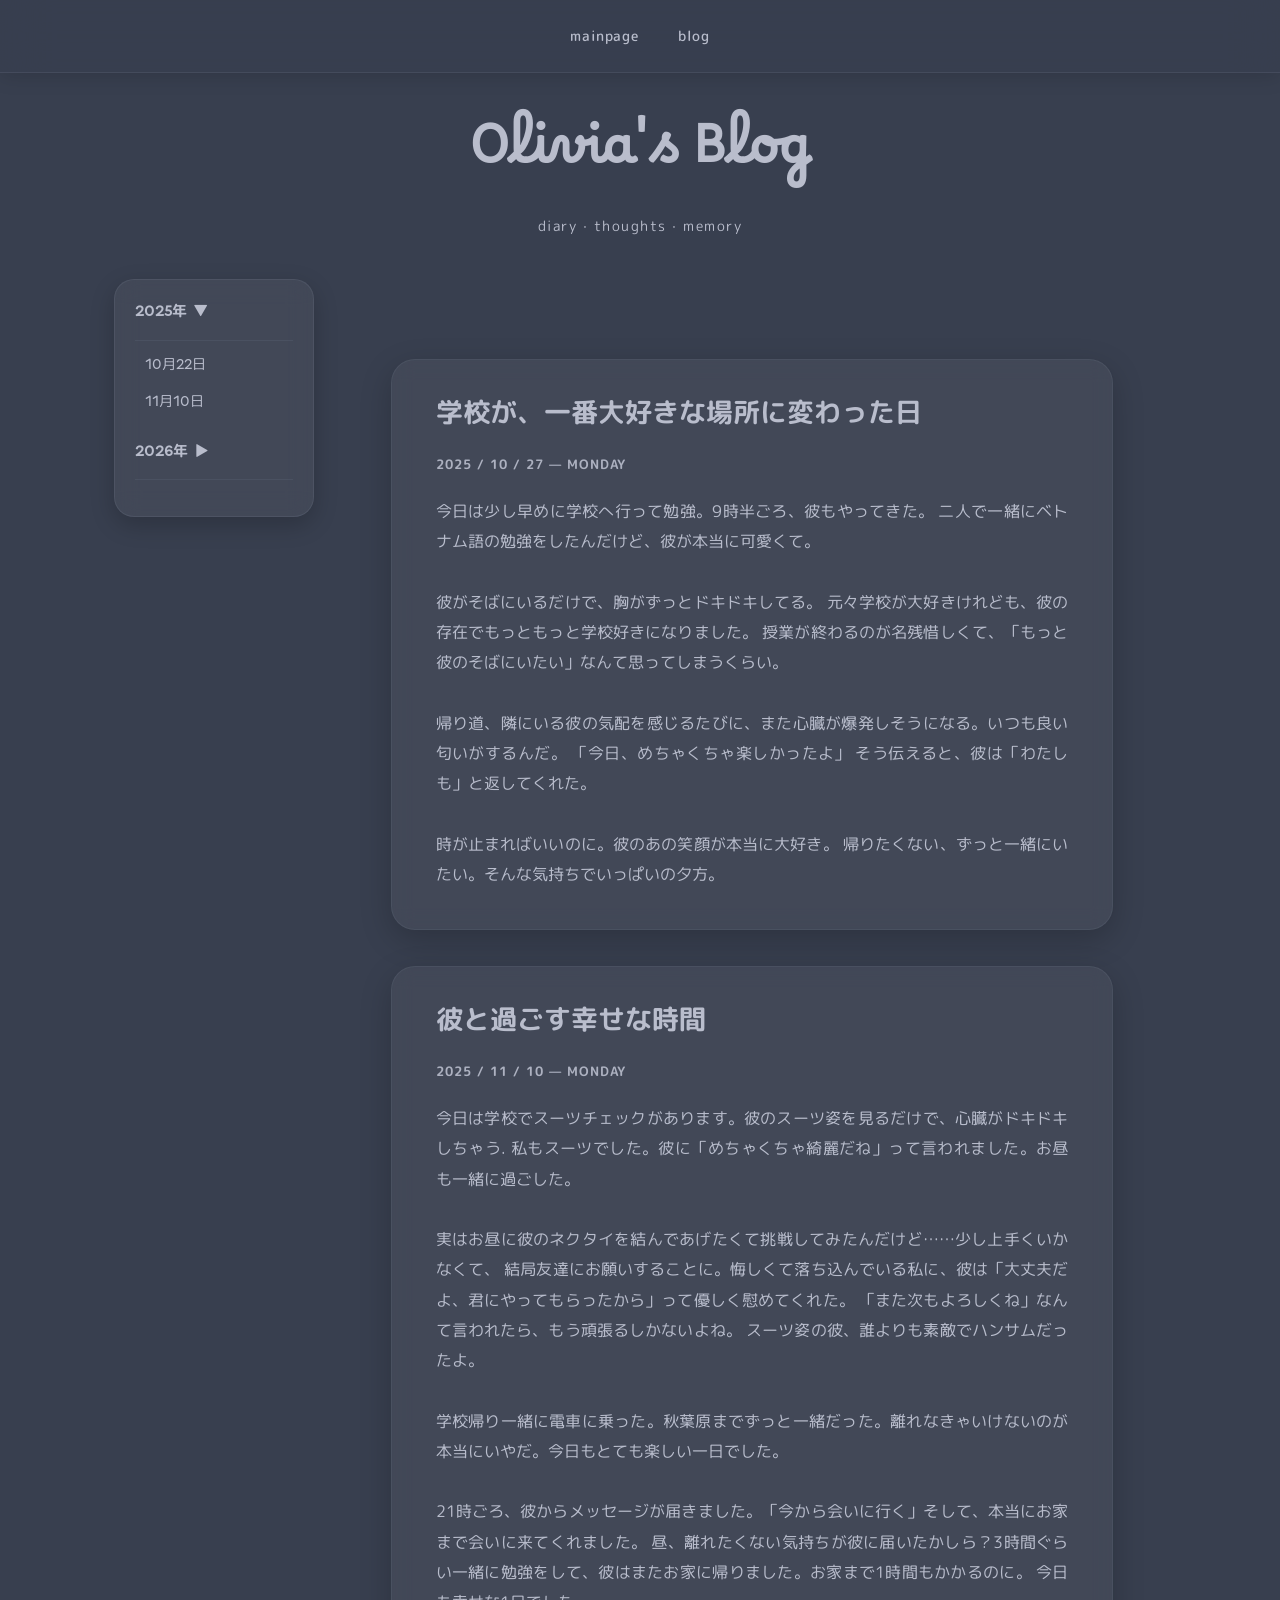
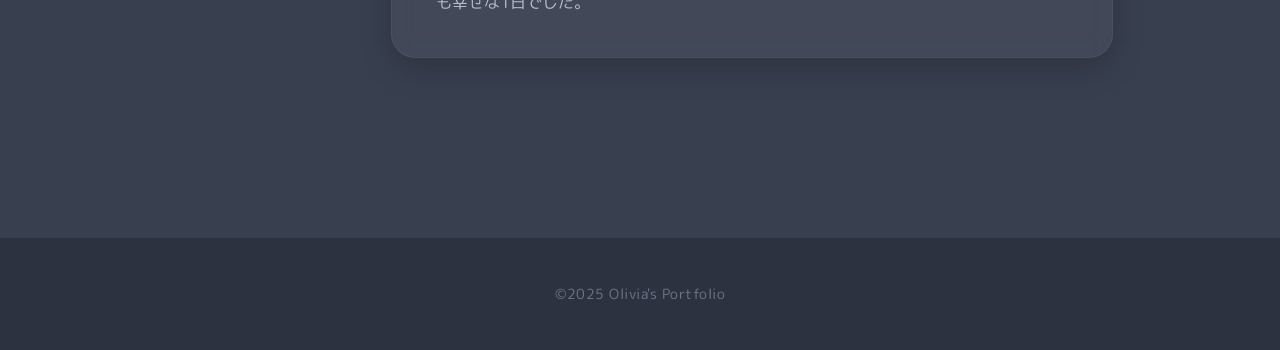
==== commit 102ba9b4: "Update blog.html" ====
--- a/blog.html
+++ b/blog.html
@@ -19,6 +19,7 @@
 
     <div class="blog-header">
         <h1>Olivia's Blog</h1>
+        <p class="subtitle">diary · thoughts · memory</p>
     </div>
 
     <main class="blog-layout">
--- a/style.css
+++ b/style.css
@@ -14,36 +14,15 @@
 
 body.popup-active { overflow: hidden; }
 
-/* ── Background ── */
+/* ── Still Background ── */
 .bg-container {
     position: fixed;
-    top: 0; left: 0; width: 100%; height: 100%;
+    top: 0; 
+    left: 0; 
+    width: 100%; 
+    height: 100%;
     z-index: -2;
-    background: #383f4f;
-}
-.bg-container::before, .bg-container::after {
-    content: '';
-    position: absolute;
-    border-radius: 50%;
-    filter: blur(100px);
-    opacity: 0.18;
-    pointer-events: none;
-}
-.bg-container::before {
-    width: 600px; height: 600px;
-    background: radial-gradient(circle, rgba(221,196,185,0.7), transparent 70%);
-    top: -100px; right: -100px;
-    animation: drift 18s ease-in-out infinite alternate;
-}
-.bg-container::after {
-    width: 500px; height: 500px;
-    background: radial-gradient(circle, rgba(106,118,153,0.6), transparent 70%);
-    bottom: 10%; left: -80px;
-    animation: drift 22s ease-in-out infinite alternate-reverse;
-}
-@keyframes drift {
-    from { transform: translate(0,0) scale(1); }
-    to   { transform: translate(30px,20px) scale(1.05); }
+    background: #383f4f; /* This keeps a pure, solid, still background color */
 }
 
 /* ── Navigation ── */
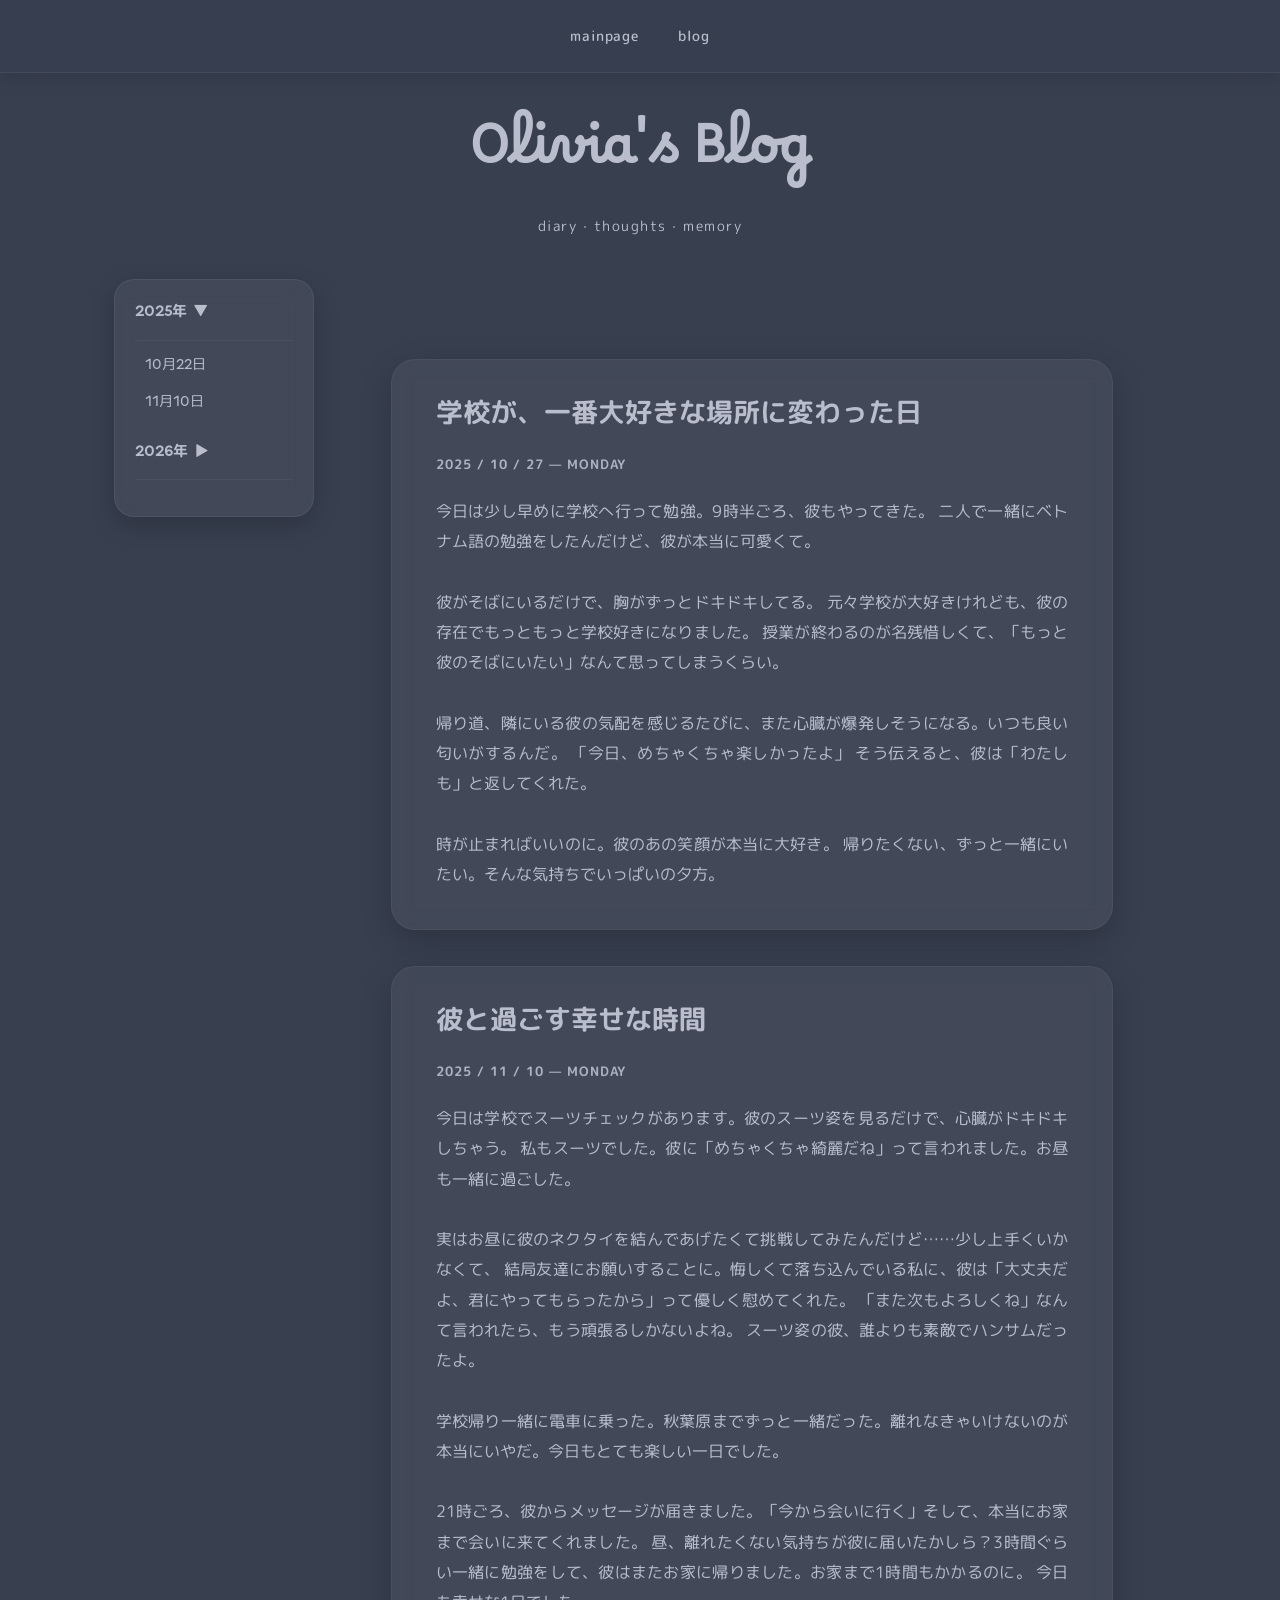
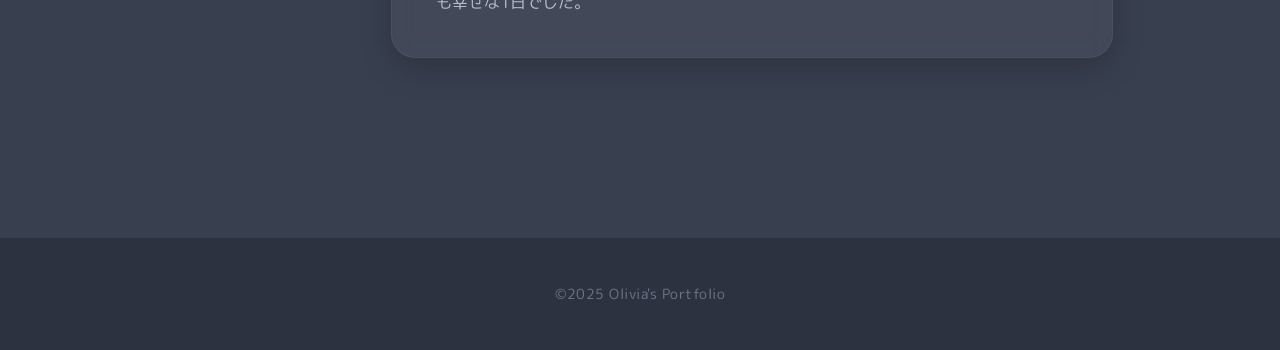
==== commit 443ffbf8: "Update blog.html" ====
--- a/blog.html
+++ b/blog.html
@@ -17,6 +17,7 @@
         </div>
     </nav>
 
+    <!-- BLOG HEADER -->
     <div class="blog-header">
         <h1>Olivia's Blog</h1>
         <p class="subtitle">diary · thoughts · memory</p>
@@ -24,6 +25,7 @@
 
     <main class="blog-layout">
 
+        <!-- SIDEBAR -->
         <aside class="blog-sidebar">
             <div class="directory-card reveal">
                 <h3 class="directory-toggle">2025年 ▼</h3>
@@ -34,11 +36,12 @@
 
                 <h3 class="directory-toggle" style="margin-top: 20px;">2026年 ▶</h3>
                 <ul class="directory-list" style="display: none;">
-                    <li><a href="#" onclick="return false;" style="color: #b0bec5; pointer-events: none; cursor: default;">coming soon...</a></li>
+                    <li><a href="#" onclick="return false;" style="color: #c4a08a; pointer-events: none; cursor: default;">coming soon...</a></li>
                 </ul>
             </div>
         </aside>
 
+        <!-- BLOG POSTS -->
         <section class="blog-container">
 
             <article class="blog-post reveal" id="post-1022">
@@ -68,7 +71,7 @@
                     <h2>彼と過ごす幸せな時間</h2>
                     <span class="blog-date">2025 / 11 / 10 — monday</span>
                     <p>
-                        今日は学校でスーツチェックがあります。彼のスーツ姿を見るだけで、心臓がドキドキしちゃう.
+                        今日は学校でスーツチェックがあります。彼のスーツ姿を見るだけで、心臓がドキドキしちゃう。
                         私もスーツでした。彼に「めちゃくちゃ綺麗だね」って言われました。お昼も一緒に過ごした。
                         <br><br>
                         実はお昼に彼のネクタイを結んであげたくて挑戦してみたんだけど……少し上手くいかなくて、
@@ -117,12 +120,19 @@
 
         document.querySelectorAll('.reveal').forEach(el => observer.observe(el));
 
-        /* ── Sidebar year toggles ── */
+        /* ── Sidebar year toggles (UPDATED FIX) ── */
         document.querySelectorAll('.directory-toggle').forEach(toggle => {
             toggle.addEventListener('click', function () {
                 const list = this.nextElementSibling;
-                const isOpen = list.style.display !== 'none';
-                list.style.display = isOpen ? 'none' : 'flex';
+                
+                // Uses getComputedStyle to see the actual display state
+                const currentDisplay = window.getComputedStyle(list).display;
+                const isOpen = currentDisplay !== 'none';
+                
+                // Switches between hiding and showing
+                list.style.display = isOpen ? 'none' : 'block'; 
+                
+                // Flips the arrow direction
                 this.textContent = this.textContent
                     .replace(isOpen ? '▼' : '▶', isOpen ? '▶' : '▼');
             });
--- a/style.css
+++ b/style.css
@@ -22,7 +22,7 @@
     width: 100%; 
     height: 100%;
     z-index: -2;
-    background: #383f4f; /* This keeps a pure, solid, still background color */
+    background: #383f4f;
 }
 
 /* ── Navigation ── */
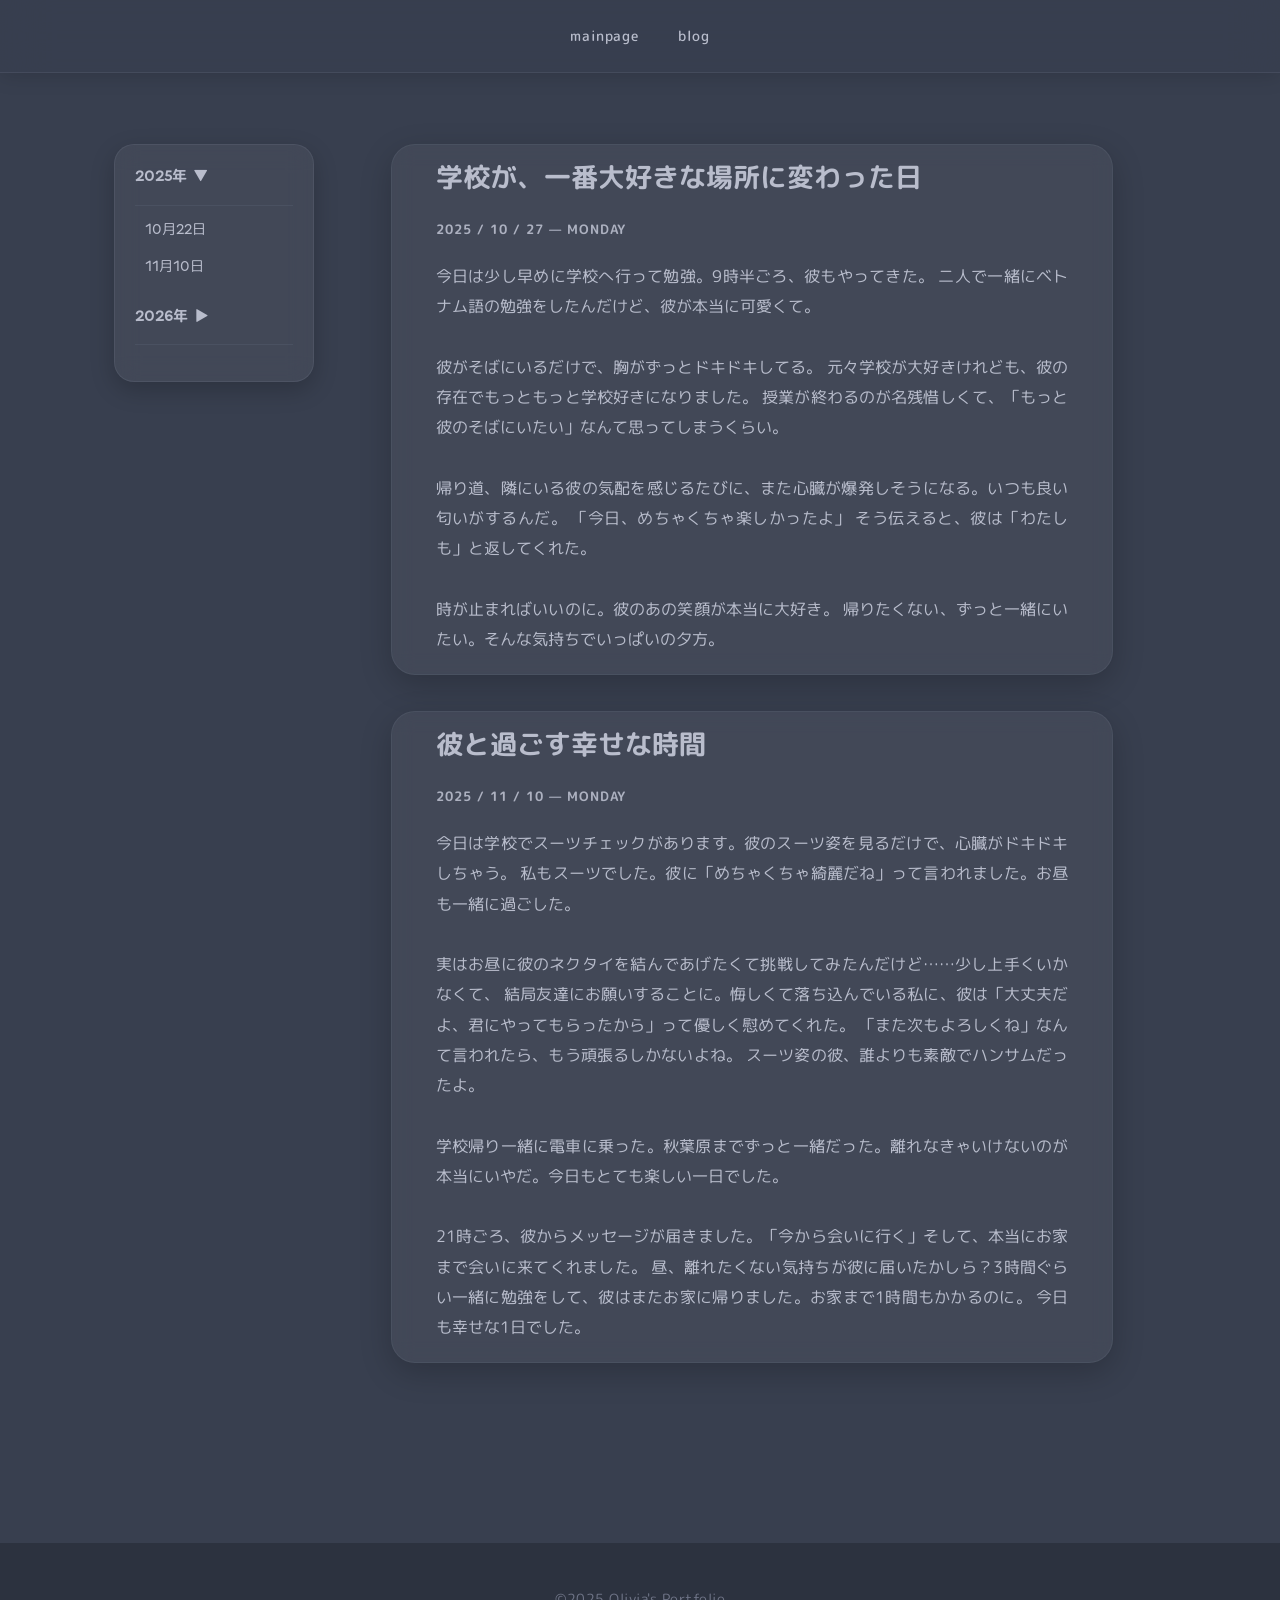
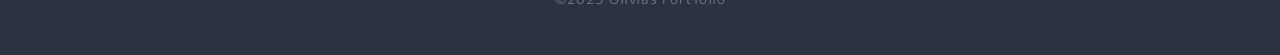
==== commit 66dff694: "Add files via upload" ====
--- a/blog.html
+++ b/blog.html
@@ -19,8 +19,8 @@
 
     <!-- BLOG HEADER -->
     <div class="blog-header">
-        <h1>Olivia's Blog</h1>
-        <p class="subtitle">diary · thoughts · memory</p>
+        <h1>             </h1>
+        <p class="subtitle">            </p>
     </div>
 
     <main class="blog-layout">
@@ -124,14 +124,14 @@
         document.querySelectorAll('.directory-toggle').forEach(toggle => {
             toggle.addEventListener('click', function () {
                 const list = this.nextElementSibling;
-                
+
                 // Uses getComputedStyle to see the actual display state
                 const currentDisplay = window.getComputedStyle(list).display;
                 const isOpen = currentDisplay !== 'none';
-                
+
                 // Switches between hiding and showing
-                list.style.display = isOpen ? 'none' : 'block'; 
-                
+                list.style.display = isOpen ? 'none' : 'block';
+
                 // Flips the arrow direction
                 this.textContent = this.textContent
                     .replace(isOpen ? '▼' : '▶', isOpen ? '▶' : '▼');
--- a/style.css
+++ b/style.css
@@ -17,12 +17,12 @@
 /* ── Still Background ── */
 .bg-container {
     position: fixed;
-    top: 0; 
-    left: 0; 
-    width: 100%; 
+    top: 0;
+    left: 0;
+    width: 100%;
     height: 100%;
     z-index: -2;
-    background: #383f4f;
+    background: #383f4f; /* This keeps a pure, solid, still background color */
 }
 
 /* ── Navigation ── */
@@ -159,7 +159,8 @@
     color: #b9bdcc;
     letter-spacing: 2px;
     text-transform: lowercase;
-    margin-top: 10px;
+    margin-top: 0px;
+    padding-top: 0px;
     opacity: 0;
     animation: heroIn 0.9s cubic-bezier(0.22,1,0.36,1) 0.4s forwards;
 }
@@ -580,18 +581,21 @@
 
 .page-blog .blog-header {
     padding-top: 120px;
-    padding-bottom: 40px;
+    padding-bottom: 16px;
     text-align: center;
 }
 .page-blog .blog-header h1 {
     font-family: 'Borel', sans-serif;
     font-size: clamp(2rem, 6vw, 3.2rem);
+    margin-bottom: 4px;
     color: #b9bdcc;
     opacity: 0;
     animation: heroIn 0.9s cubic-bezier(0.22,1,0.36,1) 0.2s forwards;
 }
 .page-blog .blog-header p {
     font-size: 0.88rem;
+    margin: 0;
+    margin-top: 4px;
     color: #b9bdcc;
     letter-spacing: 1.5px; text-transform: lowercase;
     margin-top: 8px; opacity: 0;
@@ -653,13 +657,15 @@
 .blog-container {
     flex: 1; display: flex;
     flex-direction: column; gap: 36px; min-width: 0;
+    margin-top: 0;
+    padding-top: 0;
 }
 .blog-post {
     background: rgba(255,255,255,0.05);
     backdrop-filter: blur(10px);
     -webkit-backdrop-filter: blur(10px);
     border-radius: 24px;
-    padding: 40px 44px;
+    padding: 20px 44px;
     border: 1px solid rgba(139,146,167,0.12);
     box-shadow: 0 10px 32px rgba(0,0,0,0.2);
     transition: transform 0.35s cubic-bezier(0.22,1,0.36,1), box-shadow 0.35s ease;
@@ -786,3 +792,112 @@
         opacity: 1; transform: none; transition: none;
     }
 }
+
+/* ============================================
+   FEATURED WEB PROJECT + APP SCREENSHOT GALLERY
+   ============================================ */
+
+.projects-grid-single {
+    grid-template-columns: 1fr;
+    max-width: 640px;
+}
+.project-card-featured { width: 100%; }
+
+.app-screens-label {
+    font-family: 'M PLUS Rounded 1c', sans-serif;
+    font-size: 0.78rem;
+    font-weight: 700;
+    letter-spacing: 2px;
+    text-transform: uppercase;
+    color: #b9bdcc;
+    opacity: 0.7;
+    margin-top: 14px;
+}
+.app-screens {
+    display: grid;
+    grid-template-columns: repeat(4, 1fr);
+    gap: 14px;
+    margin-top: 10px;
+}
+.app-screen {
+    position: relative;
+    border-radius: 16px;
+    overflow: hidden;
+    border: 1px solid rgba(139,146,167,0.18);
+    box-shadow: 0 8px 20px rgba(0,0,0,0.25);
+    cursor: zoom-in;
+    aspect-ratio: 9 / 16;
+    background: #fff;
+    transition: transform 0.35s cubic-bezier(0.165,0.84,0.44,1),
+                box-shadow 0.35s ease;
+}
+.app-screen img {
+    width: 100%; height: 100%;
+    object-fit: cover;
+    object-position: top;
+    display: block;
+}
+.app-screen-caption {
+    position: absolute;
+    left: 0; right: 0; bottom: 0;
+    padding: 6px 8px 7px;
+    font-family: 'M PLUS Rounded 1c', sans-serif;
+    font-size: 0.68rem;
+    font-weight: 700;
+    letter-spacing: 0.4px;
+    color: #fff;
+    text-align: center;
+    background: linear-gradient(to top, rgba(0,0,0,0.65), rgba(0,0,0,0));
+}
+.app-screen:hover {
+    transform: translateY(-6px) scale(1.03);
+    box-shadow: 0 18px 36px rgba(0,0,0,0.35);
+}
+
+/* Screenshot lightbox */
+.screenshot-overlay {
+    position: fixed;
+    top: 0; left: 0; width: 100vw; height: 100vh;
+    background: rgba(20,24,32,0.78);
+    backdrop-filter: blur(16px);
+    -webkit-backdrop-filter: blur(16px);
+    display: none;
+    justify-content: center; align-items: center;
+    z-index: 10000;
+    padding: 20px;
+}
+.screenshot-overlay.active { display: flex; }
+.screenshot-wrapper {
+    position: relative;
+    max-width: 480px; width: 100%;
+    display: flex; flex-direction: column; align-items: center; gap: 12px;
+    animation: popIn 0.35s cubic-bezier(0.16,1,0.3,1);
+}
+.screenshot-wrapper img {
+    max-width: 100%;
+    max-height: 78vh;
+    border-radius: 20px;
+    box-shadow: 0 32px 64px -12px rgba(0,0,0,0.45);
+    object-fit: contain;
+}
+.screenshot-caption {
+    font-family: 'M PLUS Rounded 1c', sans-serif;
+    color: #b9bdcc;
+    font-size: 0.9rem;
+    font-weight: 700;
+    letter-spacing: 0.4px;
+}
+.screenshot-close {
+    position: absolute;
+    top: -46px; right: 4px;
+}
+
+@media (max-width: 900px) {
+    .app-screens { grid-template-columns: repeat(4, 1fr); }
+}
+
+@media (max-width: 640px) {
+    .projects-grid-single { max-width: 100%; }
+    .app-screens { grid-template-columns: repeat(2, 1fr); gap: 12px; }
+    .screenshot-close { top: -44px; right: 0; }
+}
